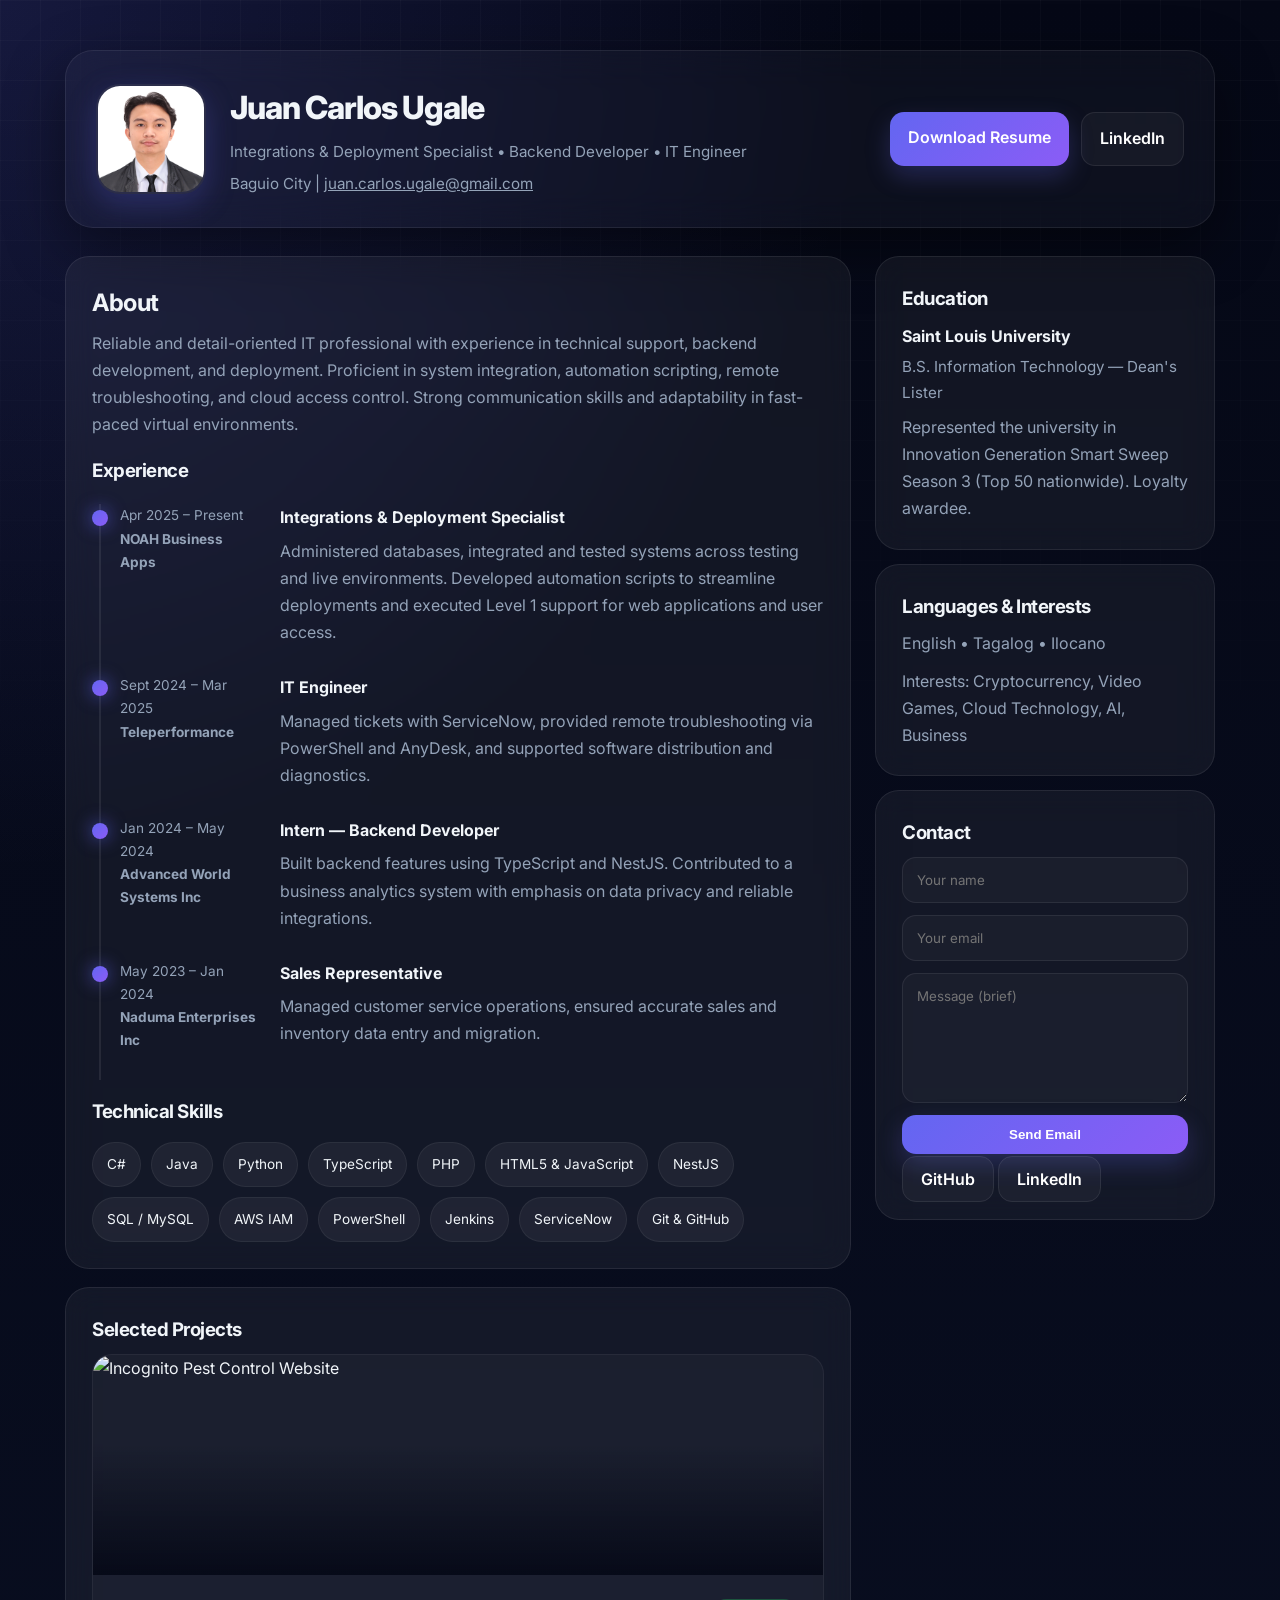
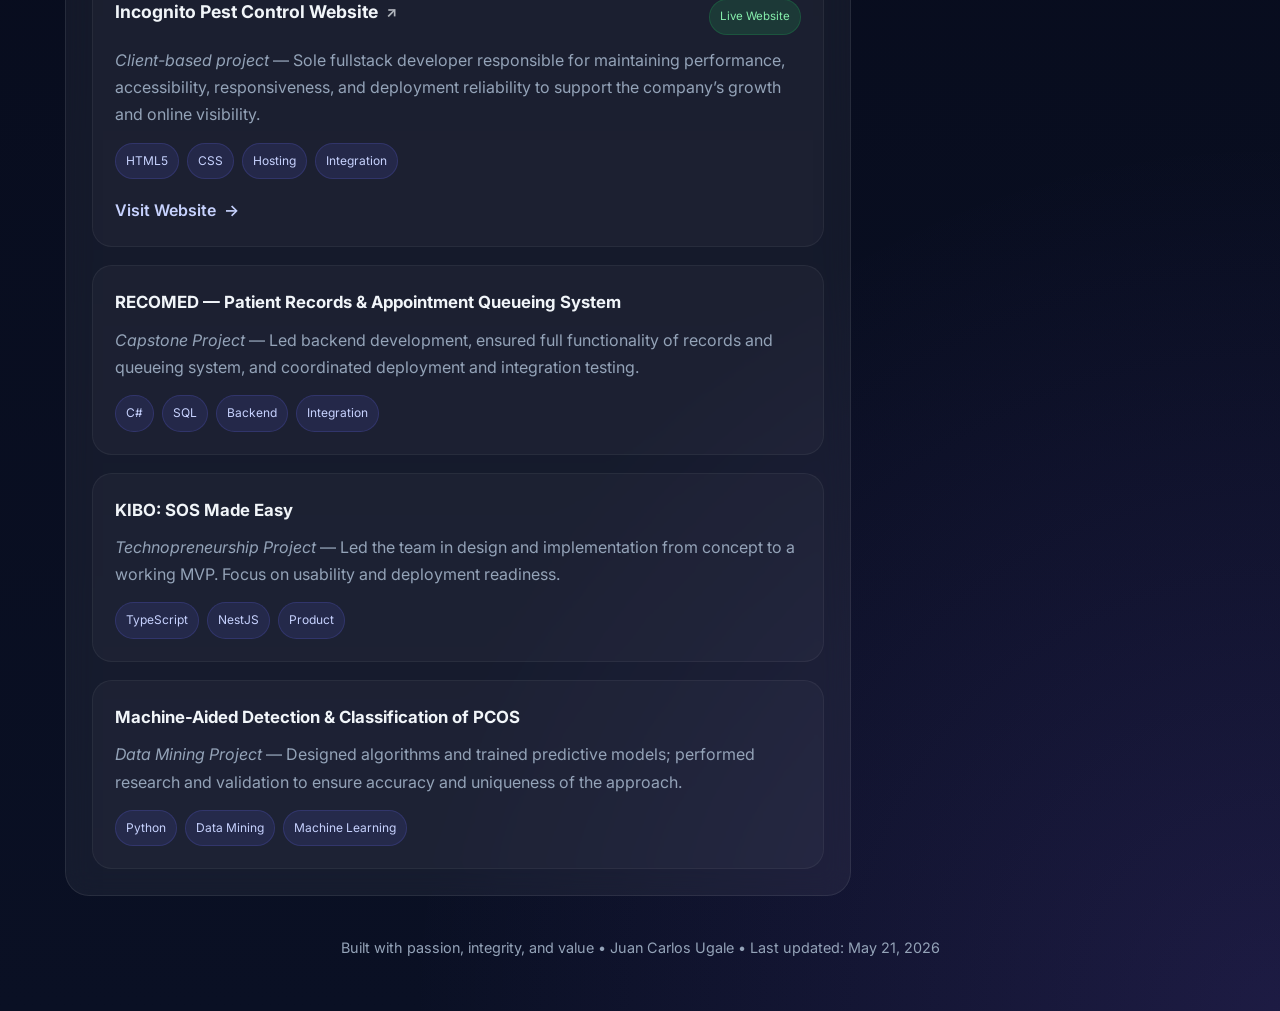
==== index.html @ 9a949014 "Update index.html - update css" ====
<!doctype html>
<html lang="en">
<head>
  <meta charset="utf-8">
  <meta name="viewport" content="width=device-width,initial-scale=1">
  <title>Juan Carlos Ugale — Portfolio</title>
  <meta name="description" content="Portfolio of Juan Carlos Ugale — Integrations & Deployment Specialist, Backend Developer, IT Engineer">
  <style>
    @import url('https://fonts.googleapis.com/css2?family=Inter:wght@400;500;600;700;800&display=swap');
    
    :root{
      --bg:#050816;
      --bg2:#0a1024;
      --card:rgba(255,255,255,0.05);
      --border:rgba(255,255,255,0.08);
      --text:#f1f5f9;
      --muted:#94a3b8;
      --accent:#6366f1;
      --accent2:#8b5cf6;
      --success:#22c55e;
    }
    
    *{
      margin:0;
      padding:0;
      box-sizing:border-box;
    }
    
    html{
      scroll-behavior:smooth;
    }
    
    body{
      font-family:'Inter',sans-serif;
      background:
        radial-gradient(circle at top left, rgba(99,102,241,.18), transparent 30%),
        radial-gradient(circle at bottom right, rgba(139,92,246,.15), transparent 30%),
        linear-gradient(180deg,var(--bg),var(--bg2));
      color:var(--text);
      line-height:1.7;
      overflow-x:hidden;
    }
    
    /* animated background glow */
    body::before{
      content:'';
      position:fixed;
      inset:0;
      background-image:
        linear-gradient(rgba(255,255,255,.03) 1px, transparent 1px),
        linear-gradient(90deg, rgba(255,255,255,.03) 1px, transparent 1px);
      background-size:40px 40px;
      mask-image:linear-gradient(to bottom, rgba(0,0,0,.8), transparent);
      pointer-events:none;
    }
    
    .container{
      width:min(1150px, calc(100% - 40px));
      margin:auto;
      padding:50px 0;
    }
    
    header{
      display:flex;
      align-items:center;
      gap:24px;
      padding:30px;
      border:1px solid var(--border);
      background:rgba(255,255,255,0.03);
      backdrop-filter:blur(18px);
      border-radius:28px;
      box-shadow:0 20px 60px rgba(0,0,0,.45);
    }
    
    .avatar{
      width:110px;
      height:110px;
      border-radius:24px;
      overflow:hidden;
      border:2px solid rgba(255,255,255,.08);
      box-shadow:0 10px 30px rgba(99,102,241,.25);
      flex-shrink:0;
    }
    
    .avatar img{
      width:100%;
      height:100%;
      object-fit:cover;
    }
    
    h1{
      font-size:2rem;
      font-weight:800;
      letter-spacing:-1px;
    }
    
    .sub{
      color:var(--muted);
      font-size:.95rem;
      margin-top:4px;
    }
    
    .actions{
      margin-left:auto;
      display:flex;
      gap:12px;
    }
    
    .btn{
      position:relative;
      overflow:hidden;
      padding:12px 18px;
      border-radius:14px;
      border:none;
      text-decoration:none;
      color:white;
      font-weight:600;
      transition:.3s ease;
      background:linear-gradient(135deg,var(--accent),var(--accent2));
      box-shadow:0 10px 24px rgba(99,102,241,.25);
    }
    
    .btn:hover{
      transform:translateY(-3px);
      box-shadow:0 16px 30px rgba(99,102,241,.35);
    }
    
    .btn.ghost{
      background:rgba(255,255,255,.04);
      border:1px solid var(--border);
      box-shadow:none;
    }
    
    main{
      display:grid;
      grid-template-columns:1fr 340px;
      gap:24px;
      margin-top:28px;
    }
    
    .card{
      background:var(--card);
      border:1px solid var(--border);
      backdrop-filter:blur(14px);
      border-radius:24px;
      padding:26px;
      transition:.35s ease;
    }
    
    .card:hover{
      transform:translateY(-4px);
      border-color:rgba(99,102,241,.25);
    }
    
    h2,h3{
      margin-bottom:14px;
      letter-spacing:-.5px;
    }
    
    .intro p,
    .job p,
    .proj p{
      color:var(--muted);
    }
    
    .timeline{
      position:relative;
      margin-top:18px;
    }
    
    .timeline::before{
      content:'';
      position:absolute;
      left:7px;
      top:0;
      width:2px;
      height:100%;
      background:rgba(255,255,255,.08);
    }
    
    .job{
      position:relative;
      display:flex;
      gap:20px;
      padding-left:28px;
      padding-bottom:28px;
    }
    
    .job::before{
      content:'';
      position:absolute;
      left:0;
      top:6px;
      width:16px;
      height:16px;
      border-radius:50%;
      background:linear-gradient(135deg,var(--accent),var(--accent2));
      box-shadow:0 0 18px rgba(99,102,241,.7);
    }
    
    .meta{
      min-width:140px;
      font-size:.85rem;
      color:var(--muted);
    }
    
    .job h4{
      font-size:1rem;
      margin-bottom:6px;
    }
    
    .skills{
      display:flex;
      flex-wrap:wrap;
      gap:10px;
      margin-top:14px;
    }
    
    .skill{
      padding:10px 14px;
      border-radius:999px;
      background:rgba(255,255,255,.05);
      border:1px solid rgba(255,255,255,.06);
      font-size:.85rem;
      transition:.3s ease;
    }
    
    .skill:hover{
      transform:translateY(-3px);
      background:rgba(99,102,241,.15);
      border-color:rgba(99,102,241,.25);
    }
    
    .projects{
      display:grid;
      gap:18px;
    }
    
    .proj{
      padding:22px;
      border-radius:20px;
      background:rgba(255,255,255,.03);
      border:1px solid rgba(255,255,255,.05);
      transition:.35s ease;
    }
    
    .proj:hover{
      transform:translateY(-6px);
      border-color:rgba(99,102,241,.35);
      box-shadow:0 18px 40px rgba(0,0,0,.35);
    }
    
    .proj h5{
      font-size:1.05rem;
      margin-bottom:10px;
    }
    
    .proj a{
      color:white;
      text-decoration:none;
    }
    
    .project-preview::after{
      content:'';
      position:absolute;
      inset:0;
      background:linear-gradient(
        to top,
        rgba(5,8,22,.9),
        transparent 60%
      );
    }
    
    .featured-project{
      display:block;
      text-decoration:none;
      color:inherit;
      overflow:hidden;
      padding:0;
      cursor:pointer;
      transition:.4s ease;
    }

    .featured-project:hover{
      transform:translateY(-8px);
      box-shadow:
        0 20px 50px rgba(0,0,0,.45),
        0 0 30px rgba(99,102,241,.15);
    }

    .project-preview{
      position:relative;
      overflow:hidden;
      height:220px;
    }

    .project-preview img{
      width:100%;
      height:100%;
      object-fit:cover;
      transition:transform .6s ease;
    }

    .featured-project:hover .project-preview img{
      transform:scale(1.05);
    }

    .project-content{
      padding:22px;
    }

    .project-top{
      display:flex;
      align-items:center;
      justify-content:space-between;
      gap:12px;
      margin-bottom:10px;
    }

    .project-top h5{
      display:flex;
      align-items:center;
      gap:8px;
      font-size:1.1rem;
    }

    .external-icon{
      font-size:.9rem;
      opacity:.7;
      transition:.3s ease;
    }

    .featured-project:hover .external-icon{
      transform:translate(3px,-3px);
      opacity:1;
    }

    .visit-pill{
      font-size:.72rem;
      padding:7px 10px;
      border-radius:999px;
      background:rgba(34,197,94,.15);
      color:#86efac;
      border:1px solid rgba(34,197,94,.2);
      white-space:nowrap;
    }

    .visit-link{
      margin-top:18px;
      display:flex;
      align-items:center;
      gap:8px;
      color:#c7d2fe;
      font-weight:600;
    }

    .visit-link span{
      transition:transform .3s ease;
    }

    .featured-project:hover .visit-link span{
      transform:translateX(4px);
    }
    
    .tags{
      display:flex;
      flex-wrap:wrap;
      gap:8px;
      margin-top:14px;
    }
    
    .tag{
      font-size:.75rem;
      padding:7px 10px;
      border-radius:999px;
      background:rgba(99,102,241,.12);
      color:#c7d2fe;
      border:1px solid rgba(99,102,241,.2);
    }
    
    aside{
      position:sticky;
      top:24px;
      height:fit-content;
    }
    
    .contact form{
      display:flex;
      flex-direction:column;
      gap:12px;
    }
    
    input,
    textarea{
      background:rgba(255,255,255,.03);
      border:1px solid rgba(255,255,255,.08);
      padding:14px;
      border-radius:14px;
      color:white;
      font-family:inherit;
      transition:.25s ease;
    }
    
    input:focus,
    textarea:focus{
      outline:none;
      border-color:rgba(99,102,241,.5);
      box-shadow:0 0 0 4px rgba(99,102,241,.12);
    }
    
    textarea{
      min-height:130px;
      resize:vertical;
    }
    
    footer{
      text-align:center;
      margin-top:40px;
      color:var(--muted);
      font-size:.9rem;
    }
    
    /* reveal animation */
    .reveal{
      opacity:0;
      transform:translateY(30px);
      transition:all .8s ease;
    }
    
    .reveal.active{
      opacity:1;
      transform:translateY(0);
    }
    
    @media(max-width:980px){
    
      main{
        grid-template-columns:1fr;
      }
    
      aside{
        position:relative;
        top:0;
      }
    
      header{
        flex-direction:column;
        align-items:flex-start;
      }
    
      .actions{
        margin-left:0;
        flex-wrap:wrap;
      }
    }
    </style>
</head>
<body>
  <div class="container">
    <header>
      <div class="avatar">
        <img src="profile.jpg" alt="Juan Carlos Ugale" />
      </div>
      <div>
        <h1>Juan Carlos Ugale</h1>
        <div class="sub">Integrations & Deployment Specialist • Backend Developer • IT Engineer</div>
        <div class="sub" style="margin-top:6px">Baguio City | <a href="mailto:juan.carlos.ugale@gmail.com" style="color:inherit;text-decoration:underline">juan.carlos.ugale@gmail.com</a></div>
      </div>

      <div class="actions">
        <a class="btn" href="./resume_Ugale_JuanCarlos.pdf" download>Download Resume</a>
        <a class="btn ghost" href="https://www.linkedin.com/in/juan-carlos-ugale-86aa08272/" target="_blank">LinkedIn</a>
      </div>
    </header>

    <main>
      <section>
        <div class="card intro">
          <h2 style="margin:0 0 6px">About</h2>
          <p>Reliable and detail-oriented IT professional with experience in technical support, backend development, and deployment. Proficient in system integration, automation scripting, remote troubleshooting, and cloud access control. Strong communication skills and adaptability in fast-paced virtual environments.</p>

          <div style="margin-top:16px">
            <h3 style="margin:0 0 8px">Experience</h3>
            <div class="timeline">

              <div class="job">
                <div class="meta">Apr 2025 – Present<br><strong>NOAH Business Apps</strong></div>
                <div>
                  <h4>Integrations & Deployment Specialist</h4>
                  <p>Administered databases, integrated and tested systems across testing and live environments. Developed automation scripts to streamline deployments and executed Level 1 support for web applications and user access.</p>
                </div>
              </div>

              <div class="job">
                <div class="meta">Sept 2024 – Mar 2025<br><strong>Teleperformance</strong></div>
                <div>
                  <h4>IT Engineer</h4>
                  <p>Managed tickets with ServiceNow, provided remote troubleshooting via PowerShell and AnyDesk, and supported software distribution and diagnostics.</p>
                </div>
              </div>

              <div class="job">
                <div class="meta">Jan 2024 – May 2024<br><strong>Advanced World Systems Inc</strong></div>
                <div>
                  <h4>Intern — Backend Developer</h4>
                  <p>Built backend features using TypeScript and NestJS. Contributed to a business analytics system with emphasis on data privacy and reliable integrations.</p>
                </div>
              </div>

              <div class="job">
                <div class="meta">May 2023 – Jan 2024<br><strong>Naduma Enterprises Inc</strong></div>
                <div>
                  <h4>Sales Representative</h4>
                  <p>Managed customer service operations, ensured accurate sales and inventory data entry and migration.</p>
                </div>
              </div>

            </div>
          </div>

          <div style="margin-top:16px">
            <h3 style="margin:0 0 8px">Technical Skills</h3>
            <div class="skills">
              <div class="skill">C#</div>
              <div class="skill">Java</div>
              <div class="skill">Python</div>
              <div class="skill">TypeScript</div>
              <div class="skill">PHP</div>
              <div class="skill">HTML5 & JavaScript</div>
              <div class="skill">NestJS</div>
              <div class="skill">SQL / MySQL</div>
              <div class="skill">AWS IAM</div>
              <div class="skill">PowerShell</div>
              <div class="skill">Jenkins</div>
              <div class="skill">ServiceNow</div>
              <div class="skill">Git & GitHub</div>
            </div>
          </div>

        </div>

        <div class="card" style="margin-top:18px">
          <h3 style="margin:0 0 8px">Selected Projects</h3>
          <div class="projects">

            <a 
              href="https://incognito-pestcontrol.com/" 
              target="_blank" 
              class="proj featured-project"
            >
              <div class="project-preview">
                <img src="incognito-preview.jpg" alt="Incognito Pest Control Website">
              </div>

              <div class="project-content">
                <div class="project-top">
                  <h5>
                    Incognito Pest Control Website
                    <span class="external-icon">↗</span>
                  </h5>

                  <span class="visit-pill">Live Website</span>
                </div>

                <p>
                  <em>Client-based project</em> — Sole fullstack developer responsible for maintaining performance, accessibility, responsiveness, and deployment reliability to support the company’s growth and online visibility.
                </p>

                <div class="tags">
                  <span class="tag">HTML5</span>
                  <span class="tag">CSS</span>
                  <span class="tag">Hosting</span>
                  <span class="tag">Integration</span>
                </div>

                <div class="visit-link">
                  Visit Website
                  <span>→</span>
                </div>
              </div>
            </a>
            
            <div class="proj">
              <h5>RECOMED — Patient Records & Appointment Queueing System</h5>
              <p><em>Capstone Project</em> — Led backend development, ensured full functionality of records and queueing system, and coordinated deployment and integration testing.</p>
              <div class="tags"><span class="tag">C#</span><span class="tag">SQL</span><span class="tag">Backend</span><span class="tag">Integration</span></div>
            </div>

            <div class="proj">
              <h5>KIBO: SOS Made Easy</h5>
              <p><em>Technopreneurship Project</em> — Led the team in design and implementation from concept to a working MVP. Focus on usability and deployment readiness.</p>
              <div class="tags"><span class="tag">TypeScript</span><span class="tag">NestJS</span><span class="tag">Product</span></div>
            </div>

            <div class="proj">
              <h5>Machine-Aided Detection & Classification of PCOS</h5>
              <p><em>Data Mining Project</em> — Designed algorithms and trained predictive models; performed research and validation to ensure accuracy and uniqueness of the approach.</p>
              <div class="tags"><span class="tag">Python</span><span class="tag">Data Mining</span><span class="tag">Machine Learning</span></div>
            </div>

          </div>
        </div>

      </section>

      <aside>
        <div class="card">
          <h3 style="margin:0 0 8px">Education</h3>
          <div>
            <strong>Saint Louis University</strong>
            <div class="sub">B.S. Information Technology — Dean's Lister</div>
            <p style="color:var(--muted);margin-top:8px">Represented the university in Innovation Generation Smart Sweep Season 3 (Top 50 nationwide). Loyalty awardee.</p>
          </div>
        </div>

        <div class="card" style="margin-top:14px">
          <h3 style="margin:0 0 8px">Languages & Interests</h3>
          <div style="color:var(--muted)">English • Tagalog • Ilocano</div>
          <div style="margin-top:10px;color:var(--muted)">Interests: Cryptocurrency, Video Games, Cloud Technology, AI, Business</div>
        </div>

        <div class="card contact" style="margin-top:14px">
          <h3 style="margin:0 0 8px">Contact</h3>
          <form action="https://formspree.io/f/mkgqlgqj" method="POST">
            <input type="text" name="name" placeholder="Your name" required>
            <input type="email" name="email" placeholder="Your email" required>
            <textarea name="message" placeholder="Message (brief)" required></textarea>
            <button class="btn" type="submit">Send Email</button>
          </form>

          <div style="margin-top:12px">
            <a class="btn ghost" href="https://github.com/" target="_blank">GitHub</a>
            <a class="btn ghost" href="https://www.linkedin.com/in/juan-carlos-ugale-86aa08272/" target="_blank">LinkedIn</a>
          </div>
        </div>

      </aside>
    </main>

    <footer>
      Built with passion, integrity, and value • Juan Carlos Ugale • Last updated: May 21, 2026
    </footer>
  </div>

  <script>
const reveals = document.querySelectorAll('.card, .proj, .job');

const observer = new IntersectionObserver(entries => {
  entries.forEach(entry => {
    if(entry.isIntersecting){
      entry.target.classList.add('active');
    }
  });
},{
  threshold:0.1
});

reveals.forEach(el=>{
  el.classList.add('reveal');
  observer.observe(el);
});
</script>
  
</body>
</html>
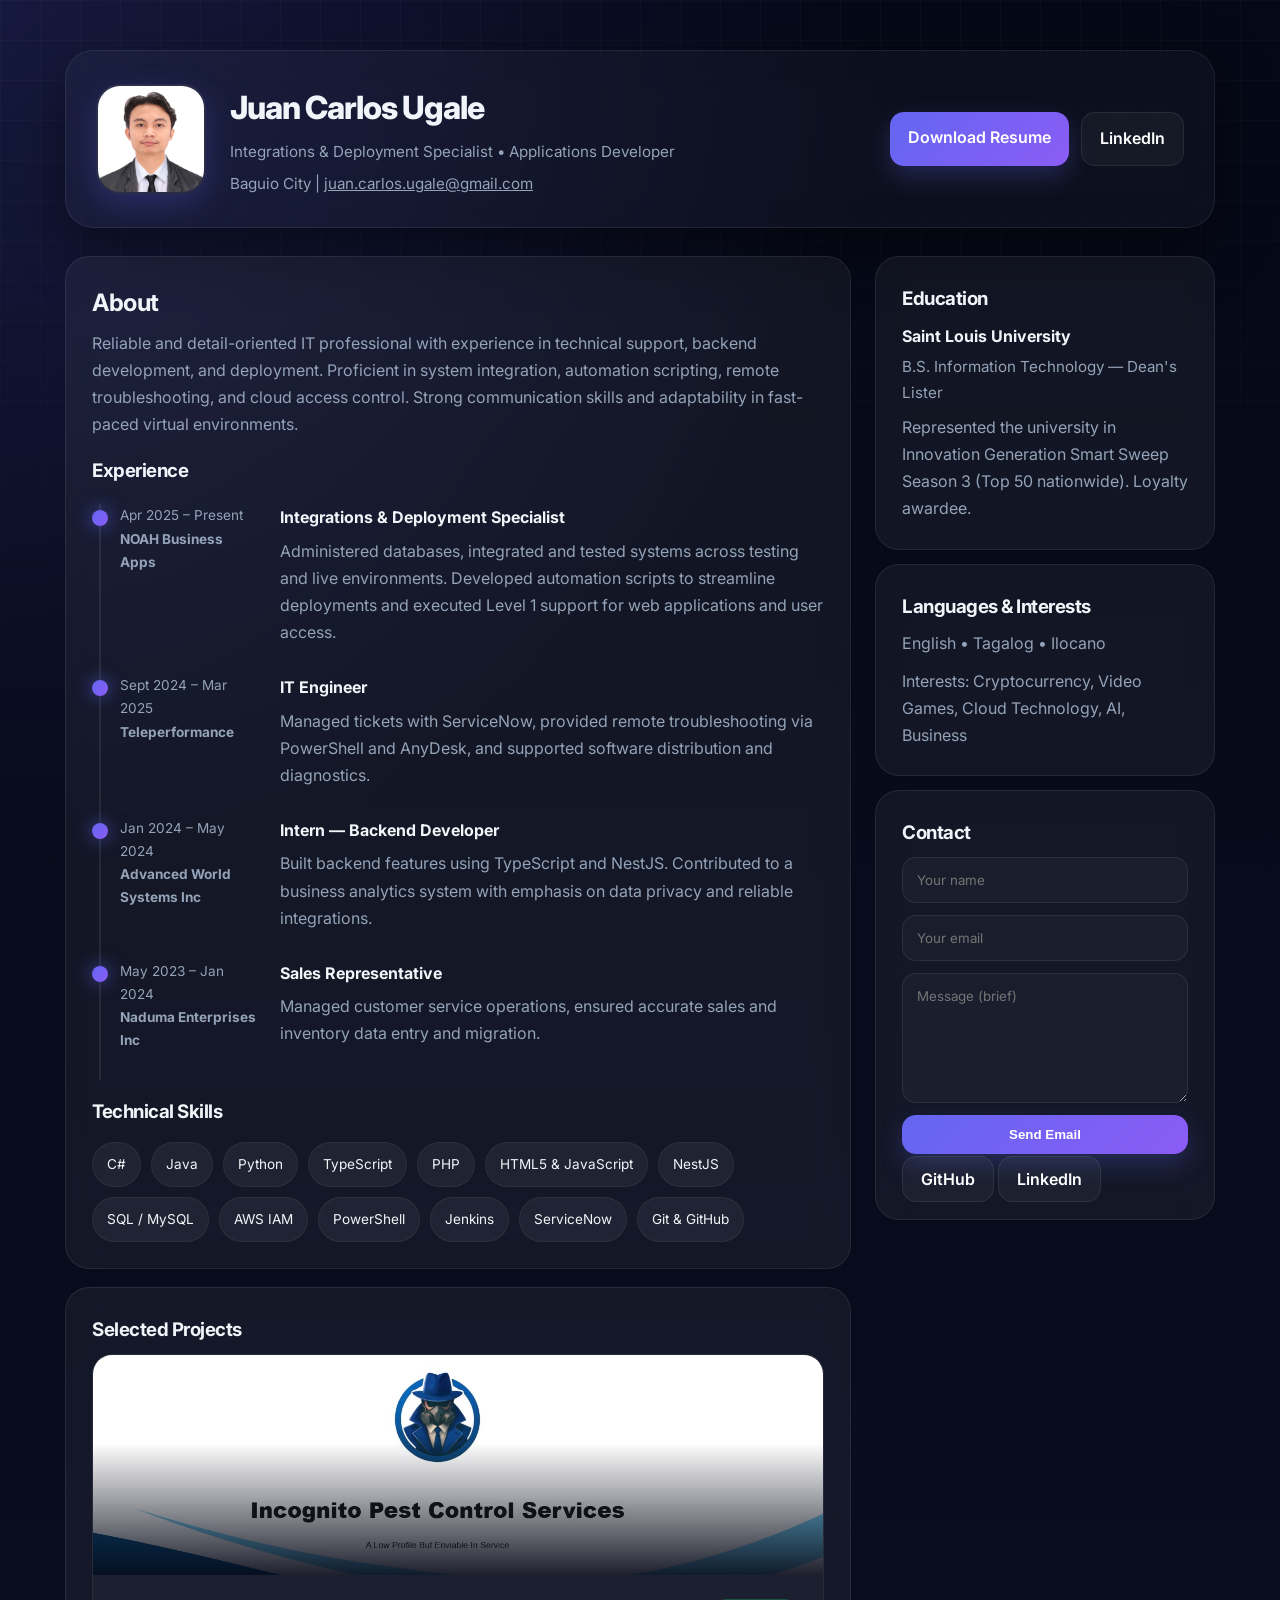
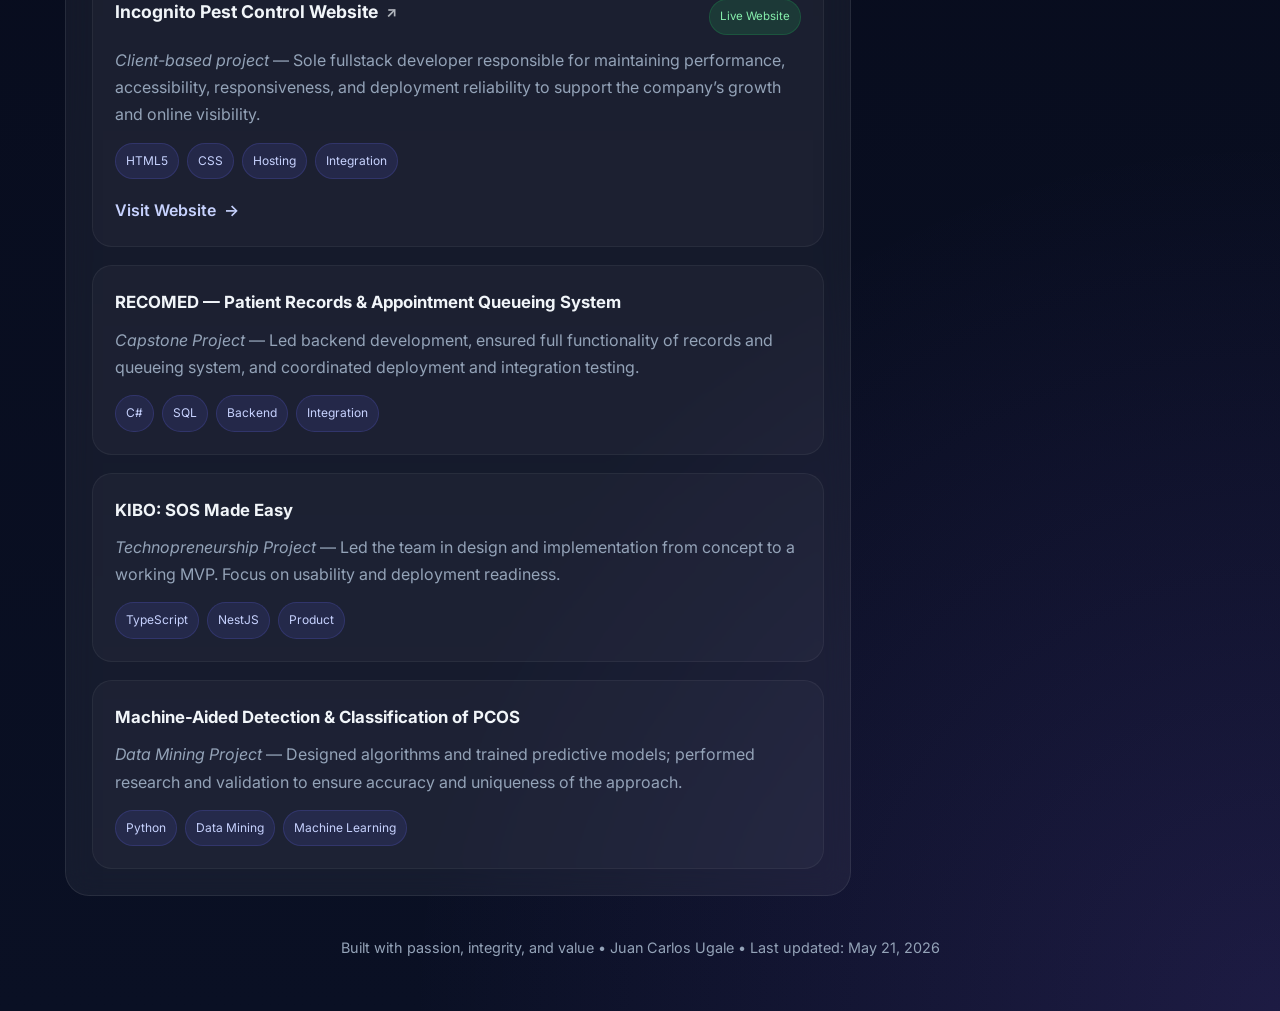
==== commit 774b5e79: "Update index.html" ====
--- a/index.html
+++ b/index.html
@@ -463,7 +463,7 @@
       </div>
       <div>
         <h1>Juan Carlos Ugale</h1>
-        <div class="sub">Integrations & Deployment Specialist • Backend Developer • IT Engineer</div>
+        <div class="sub">Integrations & Deployment Specialist • Applications Developer</div>
         <div class="sub" style="margin-top:6px">Baguio City | <a href="mailto:juan.carlos.ugale@gmail.com" style="color:inherit;text-decoration:underline">juan.carlos.ugale@gmail.com</a></div>
       </div>
 
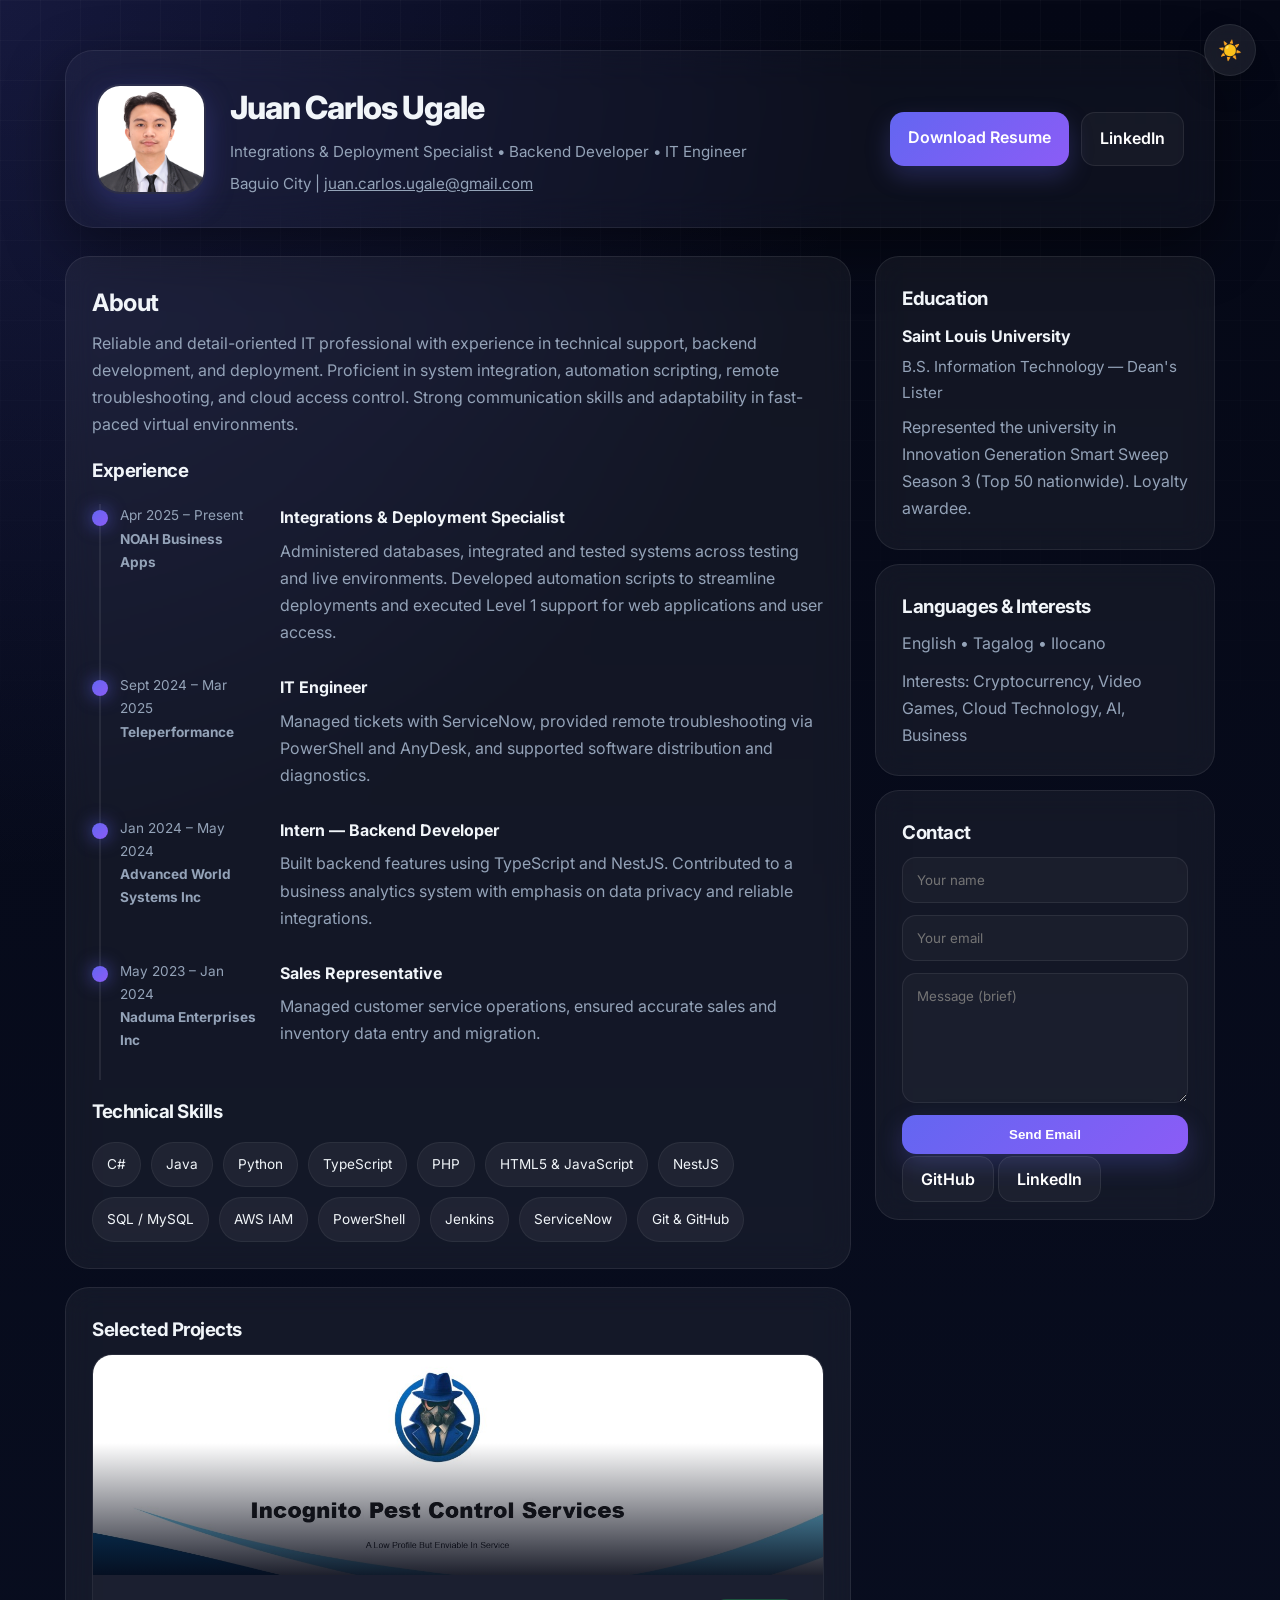
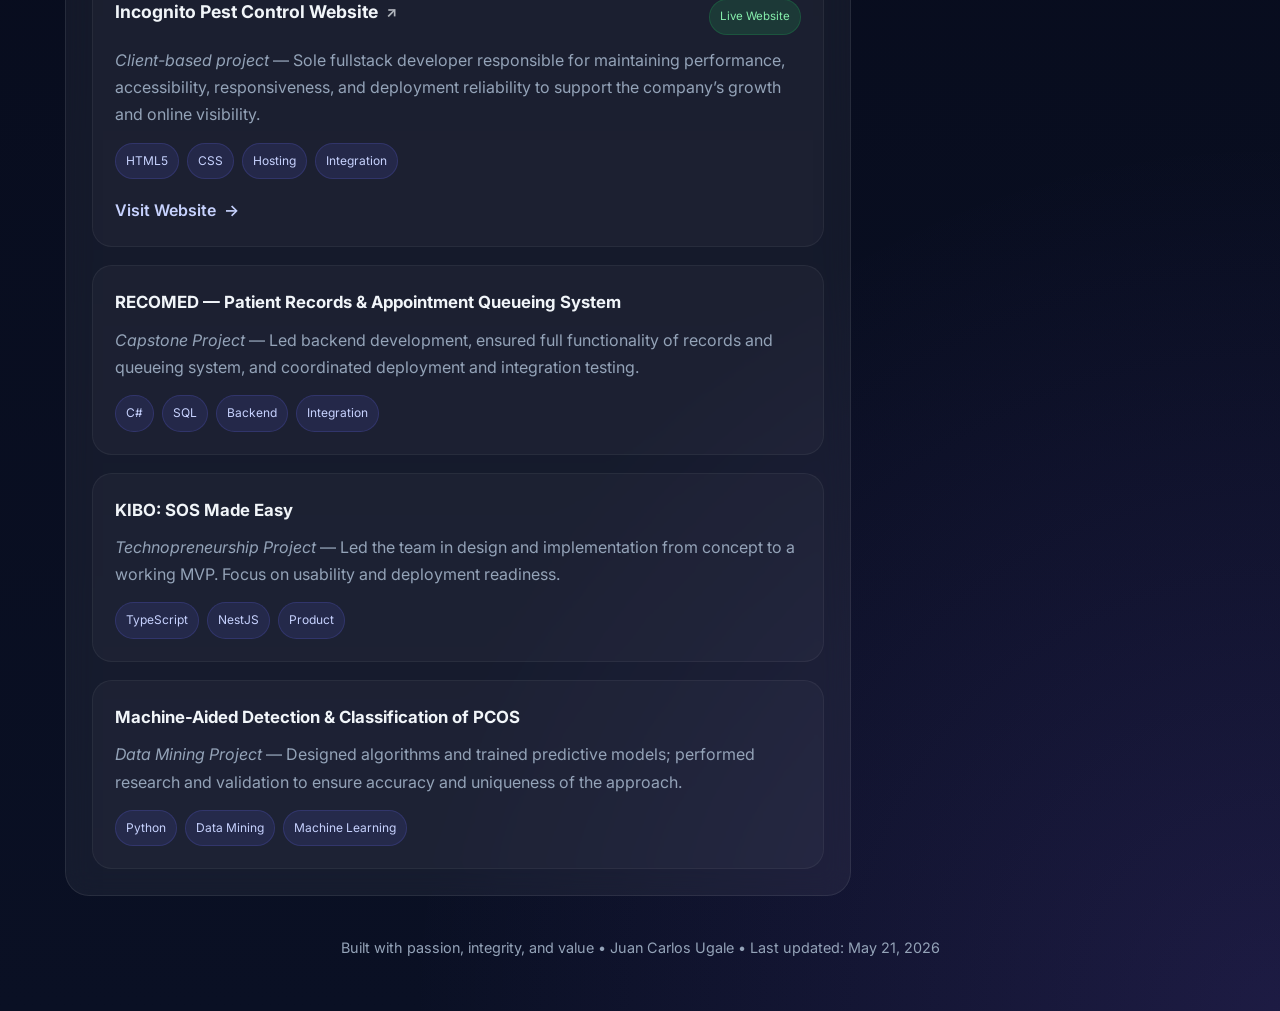
==== commit 2590bd77: "Update index.html - linked css" ====
--- a/index.html
+++ b/index.html
@@ -5,457 +5,12 @@
   <meta name="viewport" content="width=device-width,initial-scale=1">
   <title>Juan Carlos Ugale — Portfolio</title>
   <meta name="description" content="Portfolio of Juan Carlos Ugale — Integrations & Deployment Specialist, Backend Developer, IT Engineer">
-  <style>
-    @import url('https://fonts.googleapis.com/css2?family=Inter:wght@400;500;600;700;800&display=swap');
-    
-    :root{
-      --bg:#050816;
-      --bg2:#0a1024;
-      --card:rgba(255,255,255,0.05);
-      --border:rgba(255,255,255,0.08);
-      --text:#f1f5f9;
-      --muted:#94a3b8;
-      --accent:#6366f1;
-      --accent2:#8b5cf6;
-      --success:#22c55e;
-    }
-    
-    *{
-      margin:0;
-      padding:0;
-      box-sizing:border-box;
-    }
-    
-    html{
-      scroll-behavior:smooth;
-    }
-    
-    body{
-      font-family:'Inter',sans-serif;
-      background:
-        radial-gradient(circle at top left, rgba(99,102,241,.18), transparent 30%),
-        radial-gradient(circle at bottom right, rgba(139,92,246,.15), transparent 30%),
-        linear-gradient(180deg,var(--bg),var(--bg2));
-      color:var(--text);
-      line-height:1.7;
-      overflow-x:hidden;
-    }
-    
-    /* animated background glow */
-    body::before{
-      content:'';
-      position:fixed;
-      inset:0;
-      background-image:
-        linear-gradient(rgba(255,255,255,.03) 1px, transparent 1px),
-        linear-gradient(90deg, rgba(255,255,255,.03) 1px, transparent 1px);
-      background-size:40px 40px;
-      mask-image:linear-gradient(to bottom, rgba(0,0,0,.8), transparent);
-      pointer-events:none;
-    }
-    
-    .container{
-      width:min(1150px, calc(100% - 40px));
-      margin:auto;
-      padding:50px 0;
-    }
-    
-    header{
-      display:flex;
-      align-items:center;
-      gap:24px;
-      padding:30px;
-      border:1px solid var(--border);
-      background:rgba(255,255,255,0.03);
-      backdrop-filter:blur(18px);
-      border-radius:28px;
-      box-shadow:0 20px 60px rgba(0,0,0,.45);
-    }
-    
-    .avatar{
-      width:110px;
-      height:110px;
-      border-radius:24px;
-      overflow:hidden;
-      border:2px solid rgba(255,255,255,.08);
-      box-shadow:0 10px 30px rgba(99,102,241,.25);
-      flex-shrink:0;
-    }
-    
-    .avatar img{
-      width:100%;
-      height:100%;
-      object-fit:cover;
-    }
-    
-    h1{
-      font-size:2rem;
-      font-weight:800;
-      letter-spacing:-1px;
-    }
-    
-    .sub{
-      color:var(--muted);
-      font-size:.95rem;
-      margin-top:4px;
-    }
-    
-    .actions{
-      margin-left:auto;
-      display:flex;
-      gap:12px;
-    }
-    
-    .btn{
-      position:relative;
-      overflow:hidden;
-      padding:12px 18px;
-      border-radius:14px;
-      border:none;
-      text-decoration:none;
-      color:white;
-      font-weight:600;
-      transition:.3s ease;
-      background:linear-gradient(135deg,var(--accent),var(--accent2));
-      box-shadow:0 10px 24px rgba(99,102,241,.25);
-    }
-    
-    .btn:hover{
-      transform:translateY(-3px);
-      box-shadow:0 16px 30px rgba(99,102,241,.35);
-    }
-    
-    .btn.ghost{
-      background:rgba(255,255,255,.04);
-      border:1px solid var(--border);
-      box-shadow:none;
-    }
-    
-    main{
-      display:grid;
-      grid-template-columns:1fr 340px;
-      gap:24px;
-      margin-top:28px;
-    }
-    
-    .card{
-      background:var(--card);
-      border:1px solid var(--border);
-      backdrop-filter:blur(14px);
-      border-radius:24px;
-      padding:26px;
-      transition:.35s ease;
-    }
-    
-    .card:hover{
-      transform:translateY(-4px);
-      border-color:rgba(99,102,241,.25);
-    }
-    
-    h2,h3{
-      margin-bottom:14px;
-      letter-spacing:-.5px;
-    }
-    
-    .intro p,
-    .job p,
-    .proj p{
-      color:var(--muted);
-    }
-    
-    .timeline{
-      position:relative;
-      margin-top:18px;
-    }
-    
-    .timeline::before{
-      content:'';
-      position:absolute;
-      left:7px;
-      top:0;
-      width:2px;
-      height:100%;
-      background:rgba(255,255,255,.08);
-    }
-    
-    .job{
-      position:relative;
-      display:flex;
-      gap:20px;
-      padding-left:28px;
-      padding-bottom:28px;
-    }
-    
-    .job::before{
-      content:'';
-      position:absolute;
-      left:0;
-      top:6px;
-      width:16px;
-      height:16px;
-      border-radius:50%;
-      background:linear-gradient(135deg,var(--accent),var(--accent2));
-      box-shadow:0 0 18px rgba(99,102,241,.7);
-    }
-    
-    .meta{
-      min-width:140px;
-      font-size:.85rem;
-      color:var(--muted);
-    }
-    
-    .job h4{
-      font-size:1rem;
-      margin-bottom:6px;
-    }
-    
-    .skills{
-      display:flex;
-      flex-wrap:wrap;
-      gap:10px;
-      margin-top:14px;
-    }
-    
-    .skill{
-      padding:10px 14px;
-      border-radius:999px;
-      background:rgba(255,255,255,.05);
-      border:1px solid rgba(255,255,255,.06);
-      font-size:.85rem;
-      transition:.3s ease;
-    }
-    
-    .skill:hover{
-      transform:translateY(-3px);
-      background:rgba(99,102,241,.15);
-      border-color:rgba(99,102,241,.25);
-    }
-    
-    .projects{
-      display:grid;
-      gap:18px;
-    }
-    
-    .proj{
-      padding:22px;
-      border-radius:20px;
-      background:rgba(255,255,255,.03);
-      border:1px solid rgba(255,255,255,.05);
-      transition:.35s ease;
-    }
-    
-    .proj:hover{
-      transform:translateY(-6px);
-      border-color:rgba(99,102,241,.35);
-      box-shadow:0 18px 40px rgba(0,0,0,.35);
-    }
-    
-    .proj h5{
-      font-size:1.05rem;
-      margin-bottom:10px;
-    }
-    
-    .proj a{
-      color:white;
-      text-decoration:none;
-    }
-    
-    .project-preview::after{
-      content:'';
-      position:absolute;
-      inset:0;
-      background:linear-gradient(
-        to top,
-        rgba(5,8,22,.9),
-        transparent 60%
-      );
-    }
-    
-    .featured-project{
-      display:block;
-      text-decoration:none;
-      color:inherit;
-      overflow:hidden;
-      padding:0;
-      cursor:pointer;
-      transition:.4s ease;
-    }
-
-    .featured-project:hover{
-      transform:translateY(-8px);
-      box-shadow:
-        0 20px 50px rgba(0,0,0,.45),
-        0 0 30px rgba(99,102,241,.15);
-    }
-
-    .project-preview{
-      position:relative;
-      overflow:hidden;
-      height:220px;
-    }
-
-    .project-preview img{
-      width:100%;
-      height:100%;
-      object-fit:cover;
-      transition:transform .6s ease;
-    }
-
-    .featured-project:hover .project-preview img{
-      transform:scale(1.05);
-    }
-
-    .project-content{
-      padding:22px;
-    }
-
-    .project-top{
-      display:flex;
-      align-items:center;
-      justify-content:space-between;
-      gap:12px;
-      margin-bottom:10px;
-    }
-
-    .project-top h5{
-      display:flex;
-      align-items:center;
-      gap:8px;
-      font-size:1.1rem;
-    }
-
-    .external-icon{
-      font-size:.9rem;
-      opacity:.7;
-      transition:.3s ease;
-    }
-
-    .featured-project:hover .external-icon{
-      transform:translate(3px,-3px);
-      opacity:1;
-    }
-
-    .visit-pill{
-      font-size:.72rem;
-      padding:7px 10px;
-      border-radius:999px;
-      background:rgba(34,197,94,.15);
-      color:#86efac;
-      border:1px solid rgba(34,197,94,.2);
-      white-space:nowrap;
-    }
-
-    .visit-link{
-      margin-top:18px;
-      display:flex;
-      align-items:center;
-      gap:8px;
-      color:#c7d2fe;
-      font-weight:600;
-    }
-
-    .visit-link span{
-      transition:transform .3s ease;
-    }
-
-    .featured-project:hover .visit-link span{
-      transform:translateX(4px);
-    }
-    
-    .tags{
-      display:flex;
-      flex-wrap:wrap;
-      gap:8px;
-      margin-top:14px;
-    }
-    
-    .tag{
-      font-size:.75rem;
-      padding:7px 10px;
-      border-radius:999px;
-      background:rgba(99,102,241,.12);
-      color:#c7d2fe;
-      border:1px solid rgba(99,102,241,.2);
-    }
-    
-    aside{
-      position:sticky;
-      top:24px;
-      height:fit-content;
-    }
-    
-    .contact form{
-      display:flex;
-      flex-direction:column;
-      gap:12px;
-    }
-    
-    input,
-    textarea{
-      background:rgba(255,255,255,.03);
-      border:1px solid rgba(255,255,255,.08);
-      padding:14px;
-      border-radius:14px;
-      color:white;
-      font-family:inherit;
-      transition:.25s ease;
-    }
-    
-    input:focus,
-    textarea:focus{
-      outline:none;
-      border-color:rgba(99,102,241,.5);
-      box-shadow:0 0 0 4px rgba(99,102,241,.12);
-    }
-    
-    textarea{
-      min-height:130px;
-      resize:vertical;
-    }
-    
-    footer{
-      text-align:center;
-      margin-top:40px;
-      color:var(--muted);
-      font-size:.9rem;
-    }
-    
-    /* reveal animation */
-    .reveal{
-      opacity:0;
-      transform:translateY(30px);
-      transition:all .8s ease;
-    }
-    
-    .reveal.active{
-      opacity:1;
-      transform:translateY(0);
-    }
-    
-    @media(max-width:980px){
-    
-      main{
-        grid-template-columns:1fr;
-      }
-    
-      aside{
-        position:relative;
-        top:0;
-      }
-    
-      header{
-        flex-direction:column;
-        align-items:flex-start;
-      }
-    
-      .actions{
-        margin-left:0;
-        flex-wrap:wrap;
-      }
-    }
-    </style>
+  <link rel="stylesheet" href="styles.css">
 </head>
 <body>
+  <button id="themeToggle" class="theme-toggle">
+    ☀️
+  </button>
   <div class="container">
     <header>
       <div class="avatar">
@@ -463,7 +18,7 @@
       </div>
       <div>
         <h1>Juan Carlos Ugale</h1>
-        <div class="sub">Integrations & Deployment Specialist • Applications Developer</div>
+        <div class="sub">Integrations & Deployment Specialist • Backend Developer • IT Engineer</div>
         <div class="sub" style="margin-top:6px">Baguio City | <a href="mailto:juan.carlos.ugale@gmail.com" style="color:inherit;text-decoration:underline">juan.carlos.ugale@gmail.com</a></div>
       </div>
 
@@ -643,22 +198,58 @@
   </div>
 
   <script>
-const reveals = document.querySelectorAll('.card, .proj, .job');
-
-const observer = new IntersectionObserver(entries => {
-  entries.forEach(entry => {
-    if(entry.isIntersecting){
-      entry.target.classList.add('active');
-    }
+  
+  const toggleBtn = document.getElementById('themeToggle');
+
+  function setTheme(mode){
+
+    if(mode === 'light'){
+      document.body.classList.add('light-mode');
+      toggleBtn.innerHTML = '🌙';
+    }
+    else{
+      document.body.classList.remove('light-mode');
+      toggleBtn.innerHTML = '☀️';
+    }
+
+    localStorage.setItem('theme', mode);
+  }
+
+  const savedTheme = localStorage.getItem('theme');
+
+  if(savedTheme){
+    setTheme(savedTheme);
+  }
+
+  toggleBtn.addEventListener('click', () => {
+
+    const isLight = document.body.classList.contains('light-mode');
+
+    if(isLight){
+      setTheme('dark');
+    }
+    else{
+      setTheme('light');
+    }
+
   });
-},{
-  threshold:0.1
-});
-
-reveals.forEach(el=>{
-  el.classList.add('reveal');
-  observer.observe(el);
-});
+
+  const reveals = document.querySelectorAll('.card, .proj, .job');
+
+  const observer = new IntersectionObserver(entries => {
+    entries.forEach(entry => {
+      if(entry.isIntersecting){
+        entry.target.classList.add('active');
+      }
+    });
+  },{
+    threshold:0.1
+  });
+
+  reveals.forEach(el=>{
+    el.classList.add('reveal');
+    observer.observe(el);
+  });
 </script>
   
 </body>
--- a/styles.css
+++ b/styles.css
@@ -0,0 +1,593 @@
+
+    @import url('https://fonts.googleapis.com/css2?family=Inter:wght@400;500;600;700;800&display=swap');
+    
+    :root{
+
+      /* DARK MODE DEFAULT */
+      --bg:#050816;
+      --bg2:#0a1024;
+
+      --card:rgba(255,255,255,0.05);
+      --border:rgba(255,255,255,0.08);
+
+      --text:#f1f5f9;
+      --muted:#94a3b8;
+
+      --accent:#6366f1;
+      --accent2:#8b5cf6;
+
+      --shadow:rgba(0,0,0,.35);
+    }
+
+    /* LIGHT MODE */
+    body.light-mode{
+		
+      --bg:#eef2ff;
+      --bg2:#ffffff;
+
+      --card:rgba(255,255,255,0.75);
+      --border:rgba(15,23,42,0.08);
+
+      --text:#0f172a;
+      --muted:#475569;
+
+      --accent:#4f46e5;
+      --accent2:#7c3aed;
+
+      --shadow:rgba(15,23,42,.08);
+    }
+    
+    body.light-mode .card{
+      backdrop-filter:blur(20px);
+      background:rgba(255,255,255,.65);
+    }
+    
+    body.light-mode::before{
+      opacity:.25;
+    }
+    
+    *{
+      margin:0;
+      padding:0;
+      box-sizing:border-box;
+      
+      transition:
+    background-color .35s ease,
+    border-color .35s ease,
+    color .35s ease,
+    box-shadow .35s ease;
+    }
+    
+    html{
+      scroll-behavior:smooth;
+    }
+    
+    body{
+      font-family:'Inter',sans-serif;
+      background:
+        radial-gradient(circle at top left, rgba(99,102,241,.18), transparent 30%),
+        radial-gradient(circle at bottom right, rgba(139,92,246,.15), transparent 30%),
+        linear-gradient(180deg,var(--bg),var(--bg2));
+      color:var(--text);
+      line-height:1.7;
+      overflow-x:hidden;
+    }
+    
+    /* animated background glow */
+    body::before{
+      content:'';
+      position:fixed;
+      inset:0;
+      background-image:
+        linear-gradient(rgba(255,255,255,.03) 1px, transparent 1px),
+        linear-gradient(90deg, rgba(255,255,255,.03) 1px, transparent 1px);
+      background-size:40px 40px;
+      mask-image:linear-gradient(to bottom, rgba(0,0,0,.8), transparent);
+      pointer-events:none;
+    }
+    
+    .theme-toggle{
+      position:fixed;
+      top:24px;
+      right:24px;
+      width:52px;
+      height:52px;
+      border:none;
+      border-radius:50%;
+      cursor:pointer;
+      z-index:9999;
+
+      font-size:1.2rem;
+
+      background:rgba(255,255,255,.08);
+      backdrop-filter:blur(12px);
+
+      color:white;
+
+      border:1px solid rgba(255,255,255,.08);
+
+      box-shadow:0 10px 30px rgba(0,0,0,.2);
+
+      transition:.35s ease;
+    }
+
+    .theme-toggle:hover{
+      transform:translateY(-4px) rotate(8deg);
+    }
+
+    body.light-mode .theme-toggle{
+      background:white;
+      color:#111827;
+      border:1px solid rgba(0,0,0,.08);
+    }
+    
+    .container{
+      width:min(1150px, calc(100% - 40px));
+      margin:auto;
+      padding:50px 0;
+    }
+    
+    header{
+      display:flex;
+      align-items:center;
+      gap:24px;
+      padding:30px;
+      border:1px solid var(--border);
+      background:rgba(255,255,255,0.03);
+      backdrop-filter:blur(18px);
+      border-radius:28px;
+      box-shadow:0 20px 60px rgba(0,0,0,.45);
+    }
+    
+    .avatar{
+      width:110px;
+      height:110px;
+      border-radius:24px;
+      overflow:hidden;
+      border:2px solid rgba(255,255,255,.08);
+      box-shadow:0 10px 30px rgba(99,102,241,.25);
+      flex-shrink:0;
+    }
+    
+    .avatar img{
+      width:100%;
+      height:100%;
+      object-fit:cover;
+    }
+    
+    h1{
+      font-size:2rem;
+      font-weight:800;
+      letter-spacing:-1px;
+    }
+    
+    .sub{
+      color:var(--muted);
+      font-size:.95rem;
+      margin-top:4px;
+    }
+    
+    .actions{
+      margin-left:auto;
+      display:flex;
+      gap:12px;
+    }
+    
+    .btn{
+      position:relative;
+      overflow:hidden;
+      padding:12px 18px;
+      border-radius:14px;
+      border:none;
+      text-decoration:none;
+      color:white;
+      font-weight:600;
+      transition:.3s ease;
+      background:linear-gradient(135deg,var(--accent),var(--accent2));
+      box-shadow:0 10px 24px rgba(99,102,241,.25);
+    }
+    
+    .btn:hover{
+      transform:translateY(-3px);
+      box-shadow:0 16px 30px rgba(99,102,241,.35);
+    }
+    
+    .btn.ghost{
+      background:rgba(255,255,255,.04);
+      border:1px solid var(--border);
+      box-shadow:none;
+    }
+    
+    main{
+      display:grid;
+      grid-template-columns:1fr 340px;
+      gap:24px;
+      margin-top:28px;
+    }
+    
+    .card{
+      background:var(--card);
+      border:1px solid var(--border);
+      backdrop-filter:blur(14px);
+      border-radius:24px;
+      padding:26px;
+      transition:.35s ease;
+    }
+    
+    .card:hover{
+      transform:translateY(-4px);
+      border-color:rgba(99,102,241,.25);
+    }
+    
+    h2,h3{
+      margin-bottom:14px;
+      letter-spacing:-.5px;
+    }
+    
+    .intro p,
+    .job p,
+    .proj p{
+      color:var(--muted);
+    }
+    
+    .timeline{
+      position:relative;
+      margin-top:18px;
+    }
+    
+    .timeline::before{
+      content:'';
+      position:absolute;
+      left:7px;
+      top:0;
+      width:2px;
+      height:100%;
+      background:rgba(255,255,255,.08);
+    }
+    
+    .job{
+      position:relative;
+      display:flex;
+      gap:20px;
+      padding-left:28px;
+      padding-bottom:28px;
+    }
+    
+    .job::before{
+      content:'';
+      position:absolute;
+      left:0;
+      top:6px;
+      width:16px;
+      height:16px;
+      border-radius:50%;
+      background:linear-gradient(135deg,var(--accent),var(--accent2));
+      box-shadow:0 0 18px rgba(99,102,241,.7);
+    }
+    
+    .meta{
+      min-width:140px;
+      font-size:.85rem;
+      color:var(--muted);
+    }
+    
+    .job h4{
+      font-size:1rem;
+      margin-bottom:6px;
+    }
+    
+    .skills{
+      display:flex;
+      flex-wrap:wrap;
+      gap:10px;
+      margin-top:14px;
+    }
+    
+    .skill{
+      padding:10px 14px;
+      border-radius:999px;
+      background:rgba(255,255,255,.05);
+      border:1px solid rgba(255,255,255,.06);
+      font-size:.85rem;
+      transition:.3s ease;
+    }
+    
+    .skill:hover{
+      transform:translateY(-3px);
+      background:rgba(99,102,241,.15);
+      border-color:rgba(99,102,241,.25);
+    }
+    
+    .projects{
+      display:grid;
+      gap:18px;
+    }
+    
+    .proj{
+      padding:22px;
+      border-radius:20px;
+      background:rgba(255,255,255,.03);
+      border:1px solid rgba(255,255,255,.05);
+      transition:.35s ease;
+    }
+    
+    .proj:hover{
+      transform:translateY(-6px);
+      border-color:rgba(99,102,241,.35);
+      box-shadow:0 18px 40px rgba(0,0,0,.35);
+    }
+    
+    .proj h5{
+      font-size:1.05rem;
+      margin-bottom:10px;
+    }
+    
+    .proj a{
+      color:white;
+      text-decoration:none;
+    }
+    
+    .project-preview::after{
+      content:'';
+      position:absolute;
+      inset:0;
+      background:linear-gradient(
+        to top,
+        rgba(5,8,22,.9),
+        transparent 60%
+      );
+    }
+    
+    .featured-project{
+      display:block;
+      text-decoration:none;
+      color:inherit;
+      overflow:hidden;
+      padding:0;
+      cursor:pointer;
+      transition:.4s ease;
+    }
+
+    .featured-project:hover{
+      transform:translateY(-8px);
+      box-shadow:
+        0 20px 50px rgba(0,0,0,.45),
+        0 0 30px rgba(99,102,241,.15);
+    }
+
+    .project-preview{
+      position:relative;
+      overflow:hidden;
+      height:220px;
+    }
+
+    .project-preview img{
+      width:100%;
+      height:100%;
+      object-fit:cover;
+      transition:transform .6s ease;
+    }
+
+    .featured-project:hover .project-preview img{
+      transform:scale(1.05);
+    }
+
+    .project-content{
+      padding:22px;
+    }
+
+    .project-top{
+      display:flex;
+      align-items:center;
+      justify-content:space-between;
+      gap:12px;
+      margin-bottom:10px;
+    }
+
+    .project-top h5{
+      display:flex;
+      align-items:center;
+      gap:8px;
+      font-size:1.1rem;
+    }
+
+    .external-icon{
+      font-size:.9rem;
+      opacity:.7;
+      transition:.3s ease;
+    }
+
+    .featured-project:hover .external-icon{
+      transform:translate(3px,-3px);
+      opacity:1;
+    }
+
+    .visit-pill{
+      font-size:.72rem;
+      padding:7px 10px;
+      border-radius:999px;
+      background:rgba(34,197,94,.15);
+      color:#86efac;
+      border:1px solid rgba(34,197,94,.2);
+      white-space:nowrap;
+    }
+
+    .visit-link{
+      margin-top:18px;
+      display:flex;
+      align-items:center;
+      gap:8px;
+      color:#c7d2fe;
+      font-weight:600;
+    }
+
+    .visit-link span{
+      transition:transform .3s ease;
+    }
+
+    .featured-project:hover .visit-link span{
+      transform:translateX(4px);
+    }
+    
+    .tags{
+      display:flex;
+      flex-wrap:wrap;
+      gap:8px;
+      margin-top:14px;
+    }
+    
+    .tag{
+      font-size:.75rem;
+      padding:7px 10px;
+      border-radius:999px;
+      background:rgba(99,102,241,.12);
+      color:#c7d2fe;
+      border:1px solid rgba(99,102,241,.2);
+    }
+    
+    aside{
+      position:sticky;
+      top:24px;
+      height:fit-content;
+    }
+    
+    .contact form{
+      display:flex;
+      flex-direction:column;
+      gap:12px;
+    }
+    
+    input,
+    textarea{
+      background:rgba(255,255,255,.03);
+      border:1px solid rgba(255,255,255,.08);
+      padding:14px;
+      border-radius:14px;
+      color:white;
+      font-family:inherit;
+      transition:.25s ease;
+    }
+    
+    input:focus,
+    textarea:focus{
+      outline:none;
+      border-color:rgba(99,102,241,.5);
+      box-shadow:0 0 0 4px rgba(99,102,241,.12);
+    }
+    
+    textarea{
+      min-height:130px;
+      resize:vertical;
+    }
+    
+    footer{
+      text-align:center;
+      margin-top:40px;
+      color:var(--muted);
+      font-size:.9rem;
+    }
+    
+    /* reveal animation */
+    .reveal{
+      opacity:0;
+      transform:translateY(30px);
+      transition:all .8s ease;
+    }
+    
+    .reveal.active{
+      opacity:1;
+      transform:translateY(0);
+    }
+    
+    @media(max-width:980px){
+    
+      main{
+        grid-template-columns:1fr;
+      }
+    
+      aside{
+        position:relative;
+        top:0;
+      }
+    
+      header{
+        flex-direction:column;
+        align-items:flex-start;
+      }
+    
+      .actions{
+        margin-left:0;
+        flex-wrap:wrap;
+      }
+    }
+    
+    /* LIGHT MODE TEXT FIXES */
+
+    body.light-mode .btn.ghost{
+      background:rgba(255,255,255,.9);
+      color:#111827;
+      border:1px solid rgba(15,23,42,.12);
+    }
+
+    body.light-mode .btn.ghost:hover{
+      background:#ffffff;
+      box-shadow:0 10px 25px rgba(15,23,42,.08);
+    }
+
+    body.light-mode .tag{
+      background:rgba(79,70,229,.10);
+      color:#3730a3;
+      border:1px solid rgba(79,70,229,.15);
+    }
+
+    body.light-mode .visit-link{
+      color:#4338ca;
+    }
+
+    body.light-mode .visit-pill{
+      background:rgba(34,197,94,.12);
+      color:#166534;
+      border:1px solid rgba(34,197,94,.18);
+    }
+
+    body.light-mode .sub,
+    body.light-mode .proj p,
+    body.light-mode .job p,
+    body.light-mode .intro p{
+      color:#475569;
+    }
+
+    body.light-mode .project-top h5,
+    body.light-mode h1,
+    body.light-mode h2,
+    body.light-mode h3,
+    body.light-mode h4{
+      color:#0f172a;
+    }
+
+    body.light-mode .proj a{
+      color:#111827;
+    }
+
+    body.light-mode .skill{
+      background:rgba(255,255,255,.75);
+      color:#1e293b;
+      border:1px solid rgba(15,23,42,.08);
+    }
+
+    body.light-mode .skill:hover{
+      background:rgba(79,70,229,.08);
+      color:#312e81;
+    }
+
+    body.light-mode input,
+    body.light-mode textarea{
+      background:rgba(255,255,255,.85);
+      color:#0f172a;
+      border:1px solid rgba(15,23,42,.10);
+    }
+
+    body.light-mode input::placeholder,
+    body.light-mode textarea::placeholder{
+      color:#64748b;
+    }
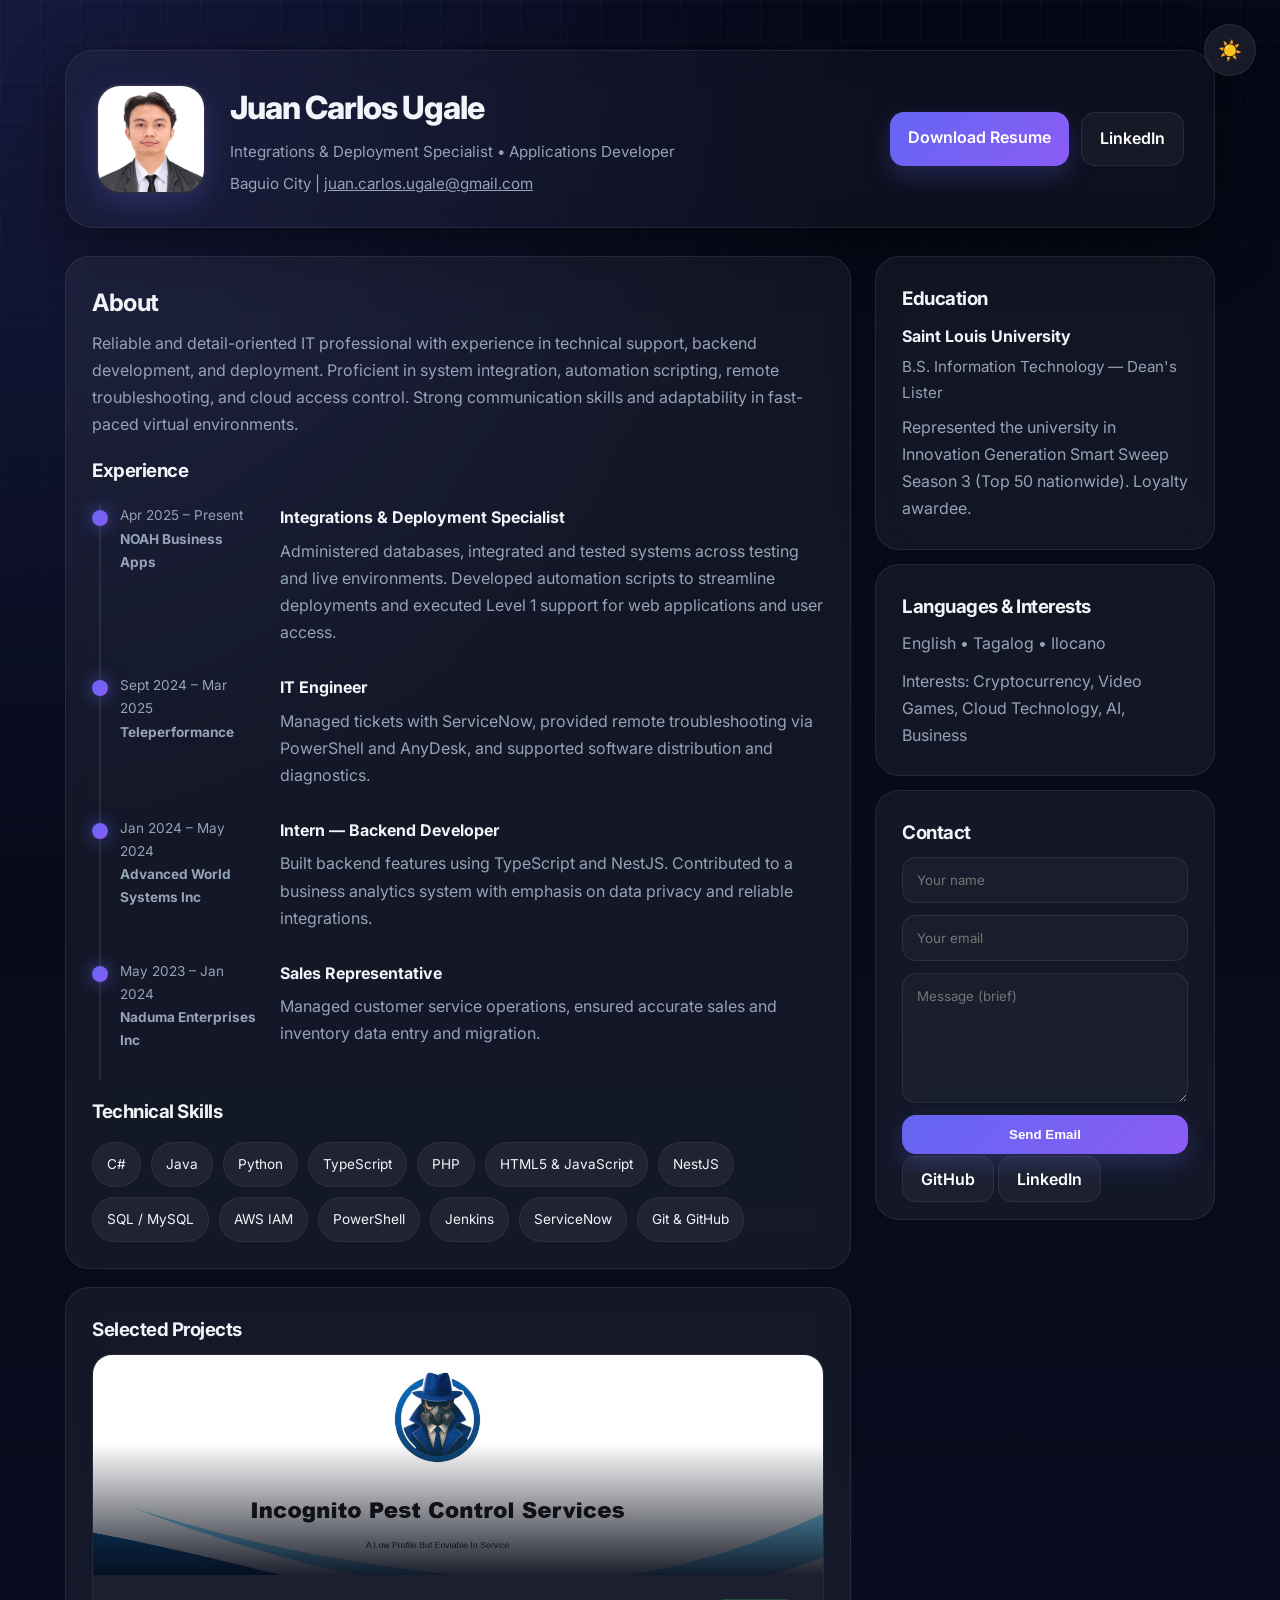
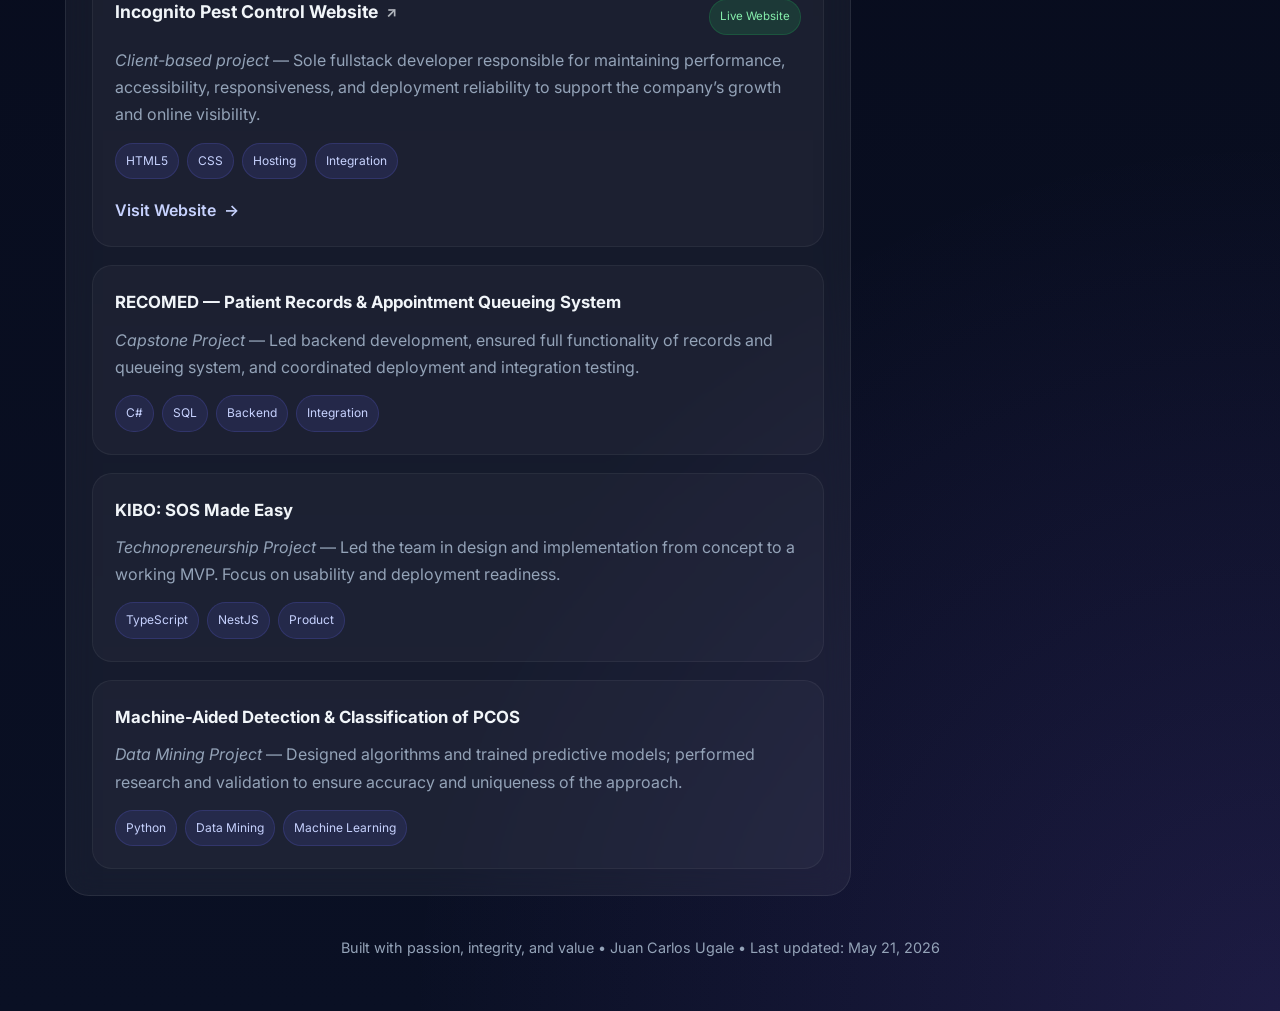
==== commit 3c774572: "Update index.html" ====
--- a/index.html
+++ b/index.html
@@ -4,7 +4,7 @@
   <meta charset="utf-8">
   <meta name="viewport" content="width=device-width,initial-scale=1">
   <title>Juan Carlos Ugale — Portfolio</title>
-  <meta name="description" content="Portfolio of Juan Carlos Ugale — Integrations & Deployment Specialist, Backend Developer, IT Engineer">
+  <meta name="description" content="Portfolio of Juan Carlos Ugale — Integrations & Deployment Specialist, Applications Developer">
   <link rel="stylesheet" href="styles.css">
 </head>
 <body>
@@ -18,7 +18,7 @@
       </div>
       <div>
         <h1>Juan Carlos Ugale</h1>
-        <div class="sub">Integrations & Deployment Specialist • Backend Developer • IT Engineer</div>
+        <div class="sub">Integrations & Deployment Specialist • Applications Developer</div>
         <div class="sub" style="margin-top:6px">Baguio City | <a href="mailto:juan.carlos.ugale@gmail.com" style="color:inherit;text-decoration:underline">juan.carlos.ugale@gmail.com</a></div>
       </div>
 
--- a/styles.css
+++ b/styles.css
@@ -41,7 +41,12 @@
       backdrop-filter:blur(20px);
       background:rgba(255,255,255,.65);
     }
-    
+
+	body.light-mode .card,
+    body.light-mode .proj{
+      border:1px solid rgba(15,23,42,.08);
+    }
+
     body.light-mode::before{
       opacity:.25;
     }
@@ -50,12 +55,11 @@
       margin:0;
       padding:0;
       box-sizing:border-box;
-      
       transition:
-    background-color .35s ease,
-    border-color .35s ease,
-    color .35s ease,
-    box-shadow .35s ease;
+      background-color .35s ease,
+      border-color .35s ease,
+      color .35s ease,
+      box-shadow .35s ease;
     }
     
     html{
@@ -520,8 +524,6 @@
         flex-wrap:wrap;
       }
     }
-    
-    /* LIGHT MODE TEXT FIXES */
 
     body.light-mode .btn.ghost{
       background:rgba(255,255,255,.9);
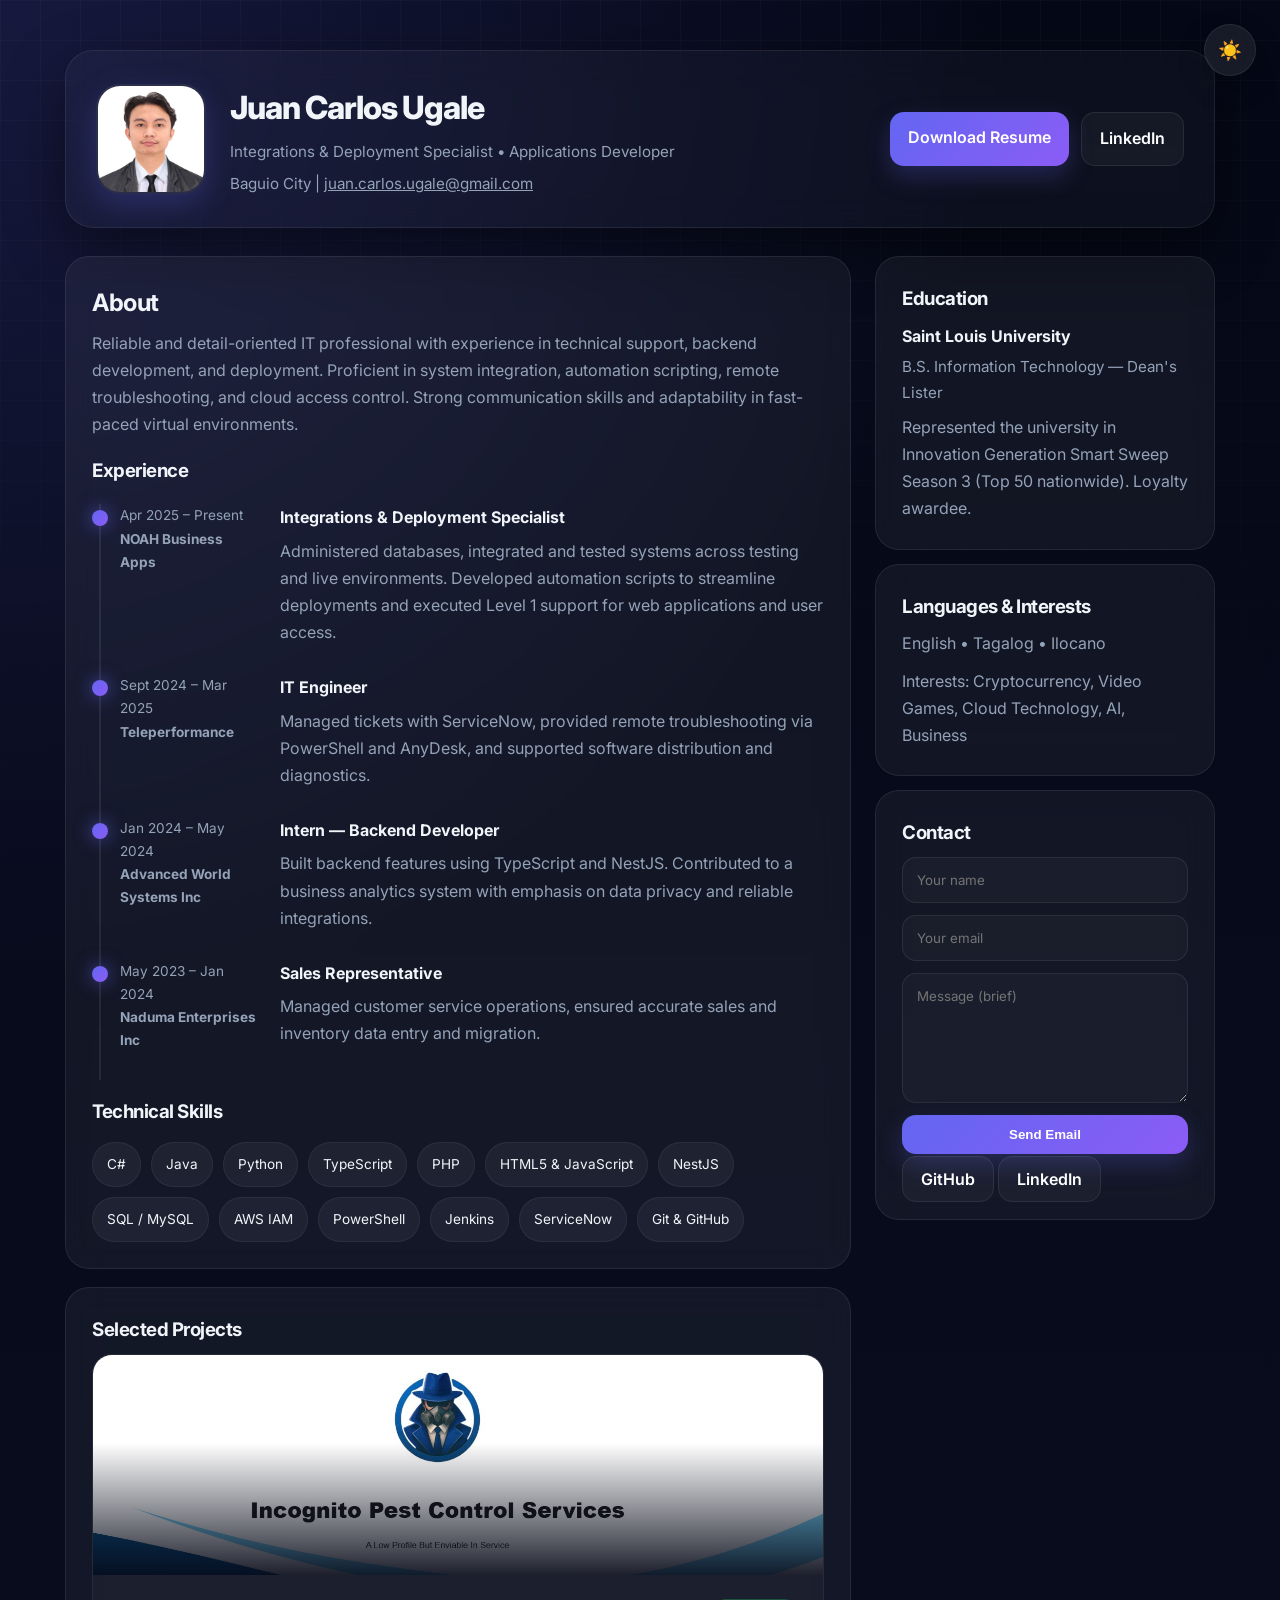
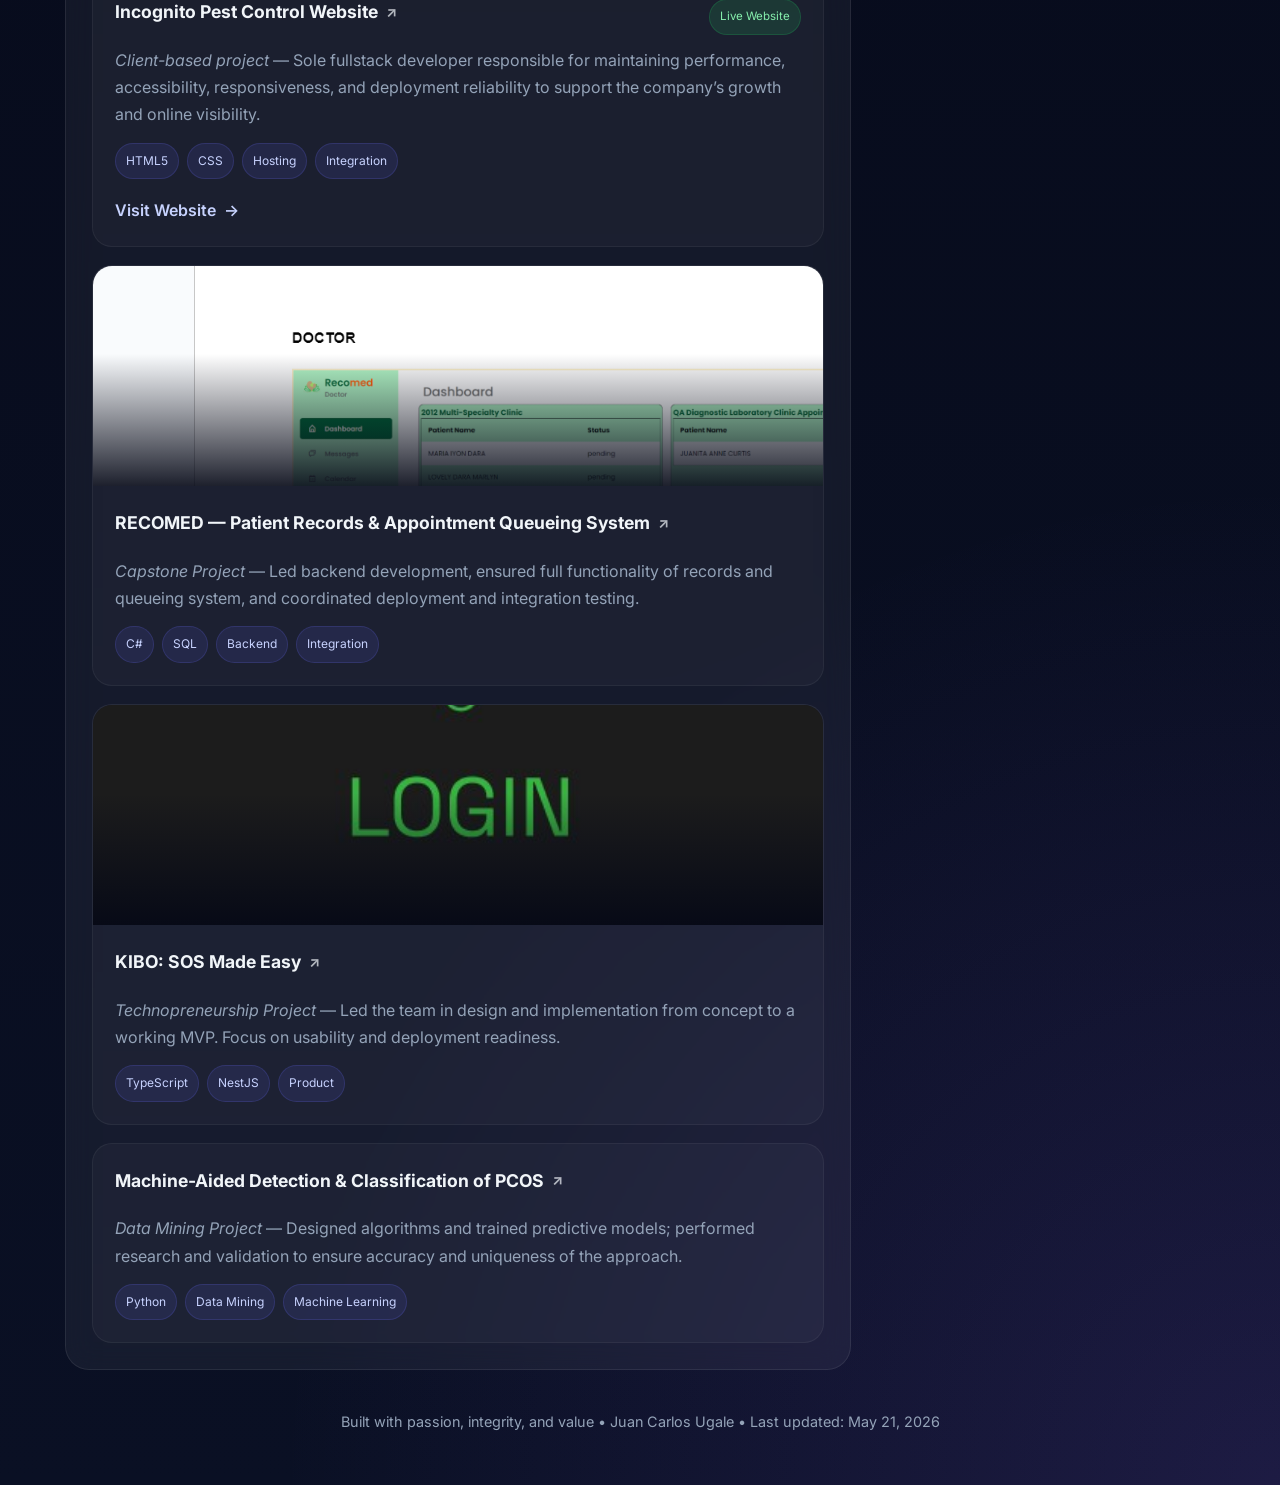
==== commit 589bc45c: "Update index.html - PREVIEW Preview changes to projects" ====
--- a/index.html
+++ b/index.html
@@ -134,25 +134,87 @@
                 </div>
               </div>
             </a>
-            
-            <div class="proj">
-              <h5>RECOMED — Patient Records & Appointment Queueing System</h5>
-              <p><em>Capstone Project</em> — Led backend development, ensured full functionality of records and queueing system, and coordinated deployment and integration testing.</p>
-              <div class="tags"><span class="tag">C#</span><span class="tag">SQL</span><span class="tag">Backend</span><span class="tag">Integration</span></div>
-            </div>
-
-            <div class="proj">
-              <h5>KIBO: SOS Made Easy</h5>
-              <p><em>Technopreneurship Project</em> — Led the team in design and implementation from concept to a working MVP. Focus on usability and deployment readiness.</p>
-              <div class="tags"><span class="tag">TypeScript</span><span class="tag">NestJS</span><span class="tag">Product</span></div>
-            </div>
-
-            <div class="proj">
-              <h5>Machine-Aided Detection & Classification of PCOS</h5>
-              <p><em>Data Mining Project</em> — Designed algorithms and trained predictive models; performed research and validation to ensure accuracy and uniqueness of the approach.</p>
-              <div class="tags"><span class="tag">Python</span><span class="tag">Data Mining</span><span class="tag">Machine Learning</span></div>
-            </div>
-
+
+            <a 
+              target="_blank" 
+              class="proj featured-project"
+            >
+              <div class="project-preview">
+                <img src="IT-Proj-preview.jpg" alt="RECOMED IT Project">
+              </div>
+
+              <div class="project-content">
+                <div class="project-top">
+                  <h5>
+                    RECOMED — Patient Records & Appointment Queueing System
+                    <span class="external-icon">↗</span>
+                  </h5>
+                </div>
+
+                <p>
+                  <em>Capstone Project</em> — Led backend development, ensured full functionality of records and queueing system, and coordinated deployment and integration testing.
+                </p>
+
+                <div class="tags">
+                  <span class="tag">C#</span>
+                  <span class="tag">SQL</span>
+                  <span class="tag">Backend</span>
+                  <span class="tag">Integration</span>
+                </div>
+              </div>
+            </a>
+
+            <a 
+              target="_blank" 
+              class="proj featured-project"
+            >
+              <div class="project-preview">
+                <img src="KIBO-preview.jpg" alt="RECOMED IT Project">
+              </div>
+
+              <div class="project-content">
+                <div class="project-top">
+                  <h5>
+                    KIBO: SOS Made Easy
+                    <span class="external-icon">↗</span>
+                  </h5>
+                </div>
+
+                <p>
+                  <em>Technopreneurship Project</em> — Led the team in design and implementation from concept to a working MVP. Focus on usability and deployment readiness.
+                </p>
+
+                <div class="tags">
+                  <span class="tag">TypeScript</span>
+                  <span class="tag">NestJS</span>
+                  <span class="tag">Product</span>
+                </div>
+              </div>
+            </a>
+
+            <a 
+              target="_blank" 
+              class="proj featured-project"
+            >
+              <div class="project-content">
+                <div class="project-top">
+                  <h5>
+                    Machine-Aided Detection & Classification of PCOS
+                    <span class="external-icon">↗</span>
+                  </h5>
+                </div>
+
+                <p>
+                  <em>Data Mining Project</em> — Designed algorithms and trained predictive models; performed research and validation to ensure accuracy and uniqueness of the approach.
+                </p>
+
+                <div class="tags">
+                  <span class="tag">Python</span>
+                  <span class="tag">Data Mining</span>
+                  <span class="tag">Machine Learning</span>
+                </div>
+              </div>
+            </a>
           </div>
         </div>
 
@@ -184,7 +246,7 @@
           </form>
 
           <div style="margin-top:12px">
-            <a class="btn ghost" href="https://github.com/" target="_blank">GitHub</a>
+            <a class="btn ghost" href="https://github.com/juantoo3" target="_blank">GitHub</a>
             <a class="btn ghost" href="https://www.linkedin.com/in/juan-carlos-ugale-86aa08272/" target="_blank">LinkedIn</a>
           </div>
         </div>
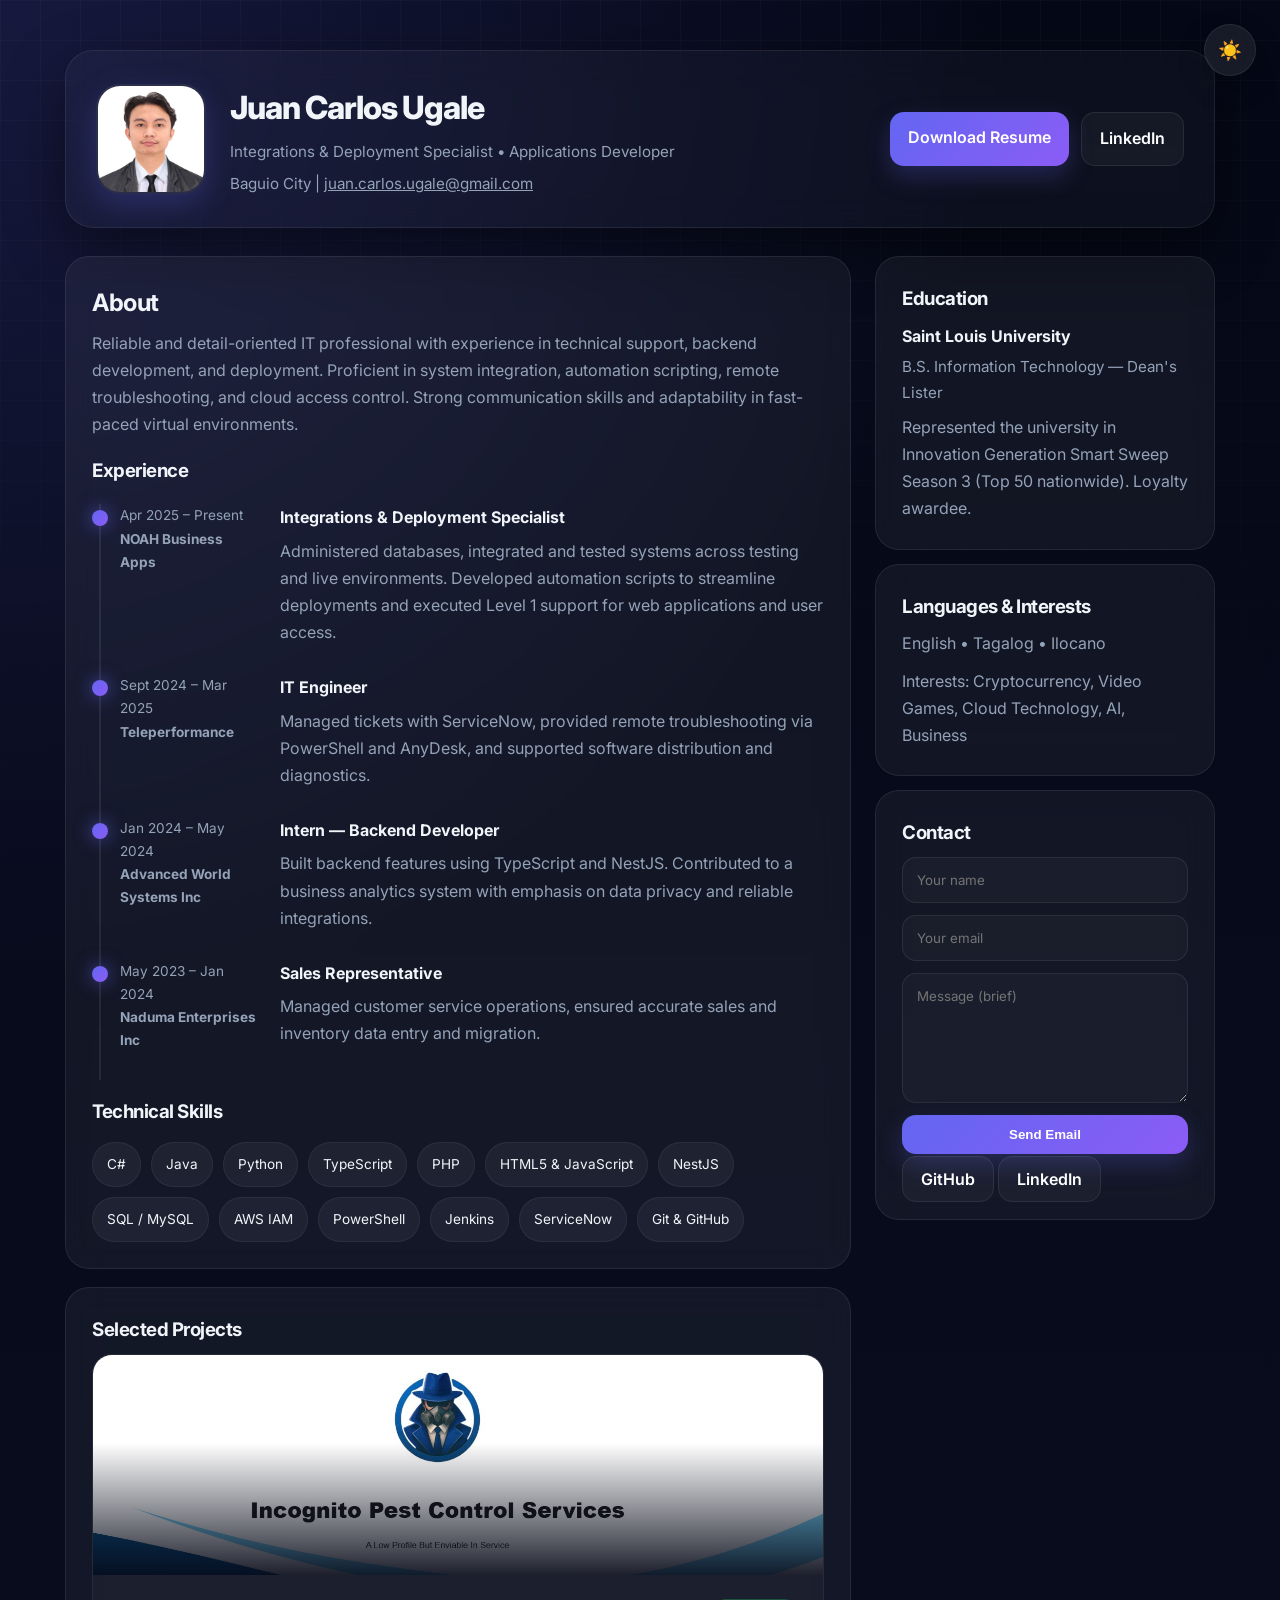
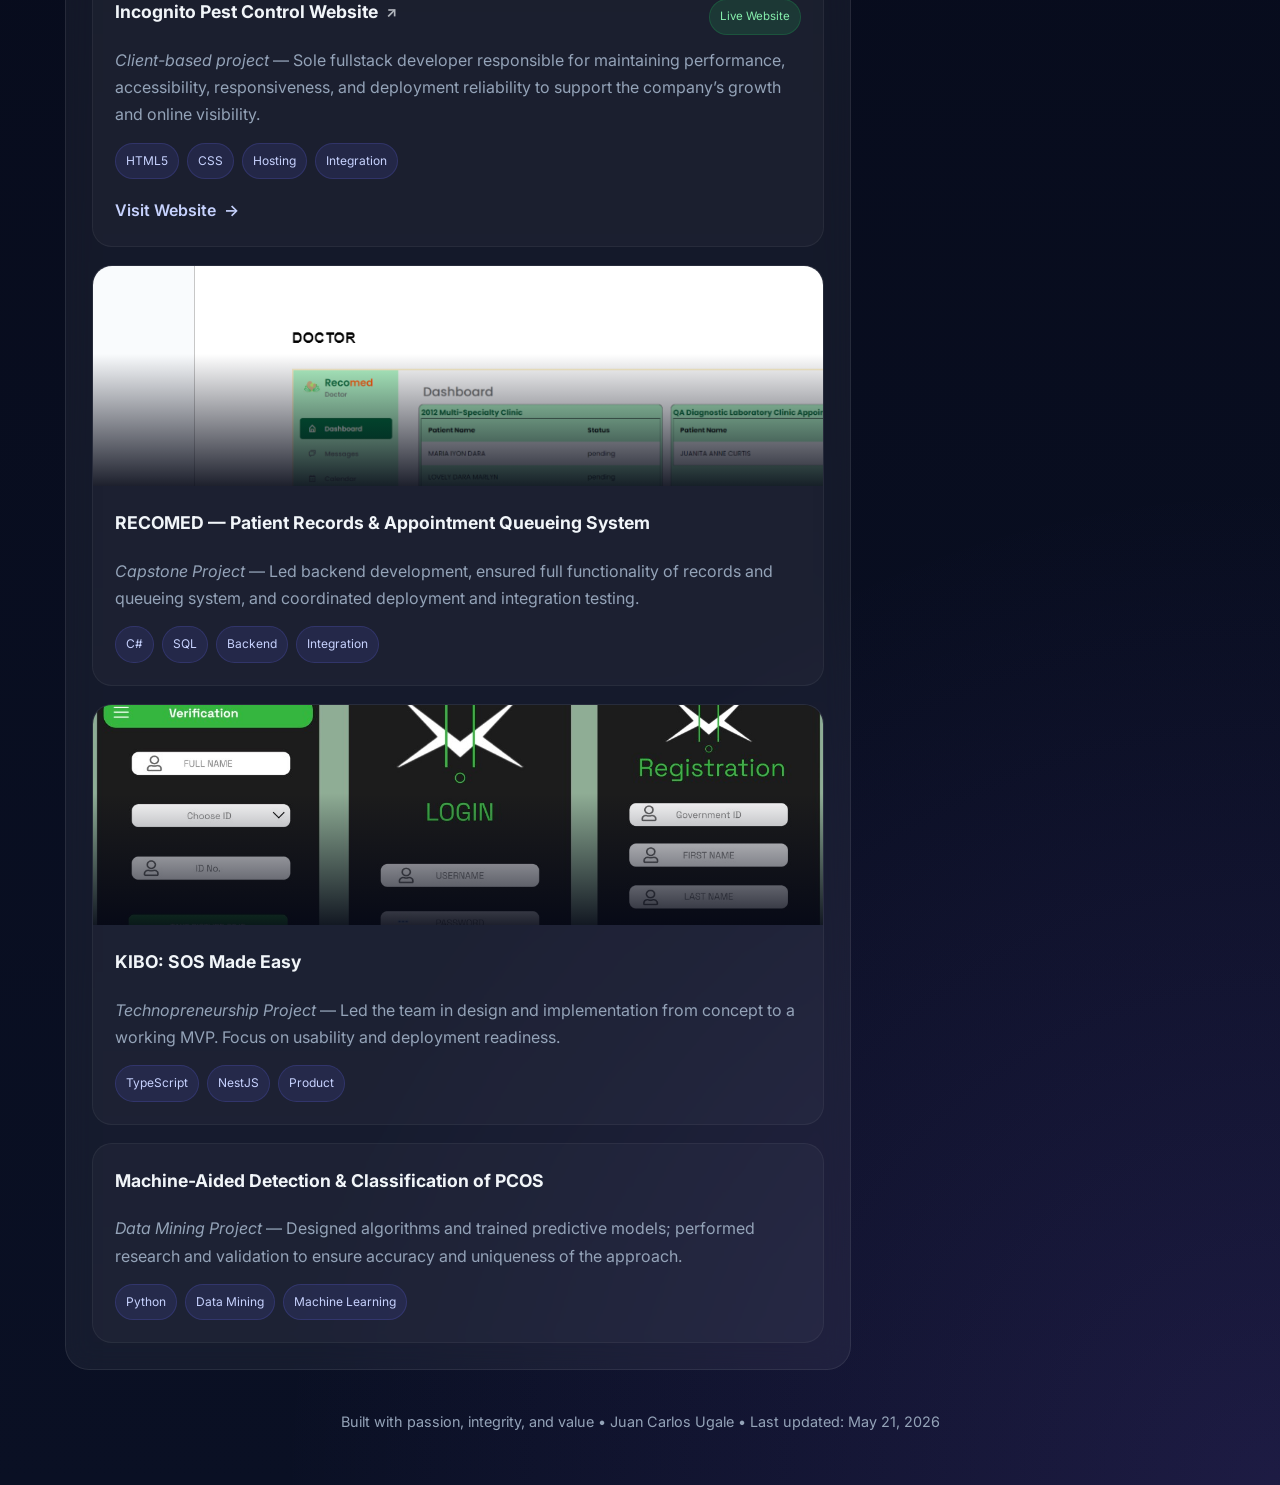
==== commit e1e00a99: "Update index.html" ====
--- a/index.html
+++ b/index.html
@@ -147,7 +147,6 @@
                 <div class="project-top">
                   <h5>
                     RECOMED — Patient Records & Appointment Queueing System
-                    <span class="external-icon">↗</span>
                   </h5>
                 </div>
 
@@ -176,7 +175,6 @@
                 <div class="project-top">
                   <h5>
                     KIBO: SOS Made Easy
-                    <span class="external-icon">↗</span>
                   </h5>
                 </div>
 
@@ -200,7 +198,6 @@
                 <div class="project-top">
                   <h5>
                     Machine-Aided Detection & Classification of PCOS
-                    <span class="external-icon">↗</span>
                   </h5>
                 </div>
 
